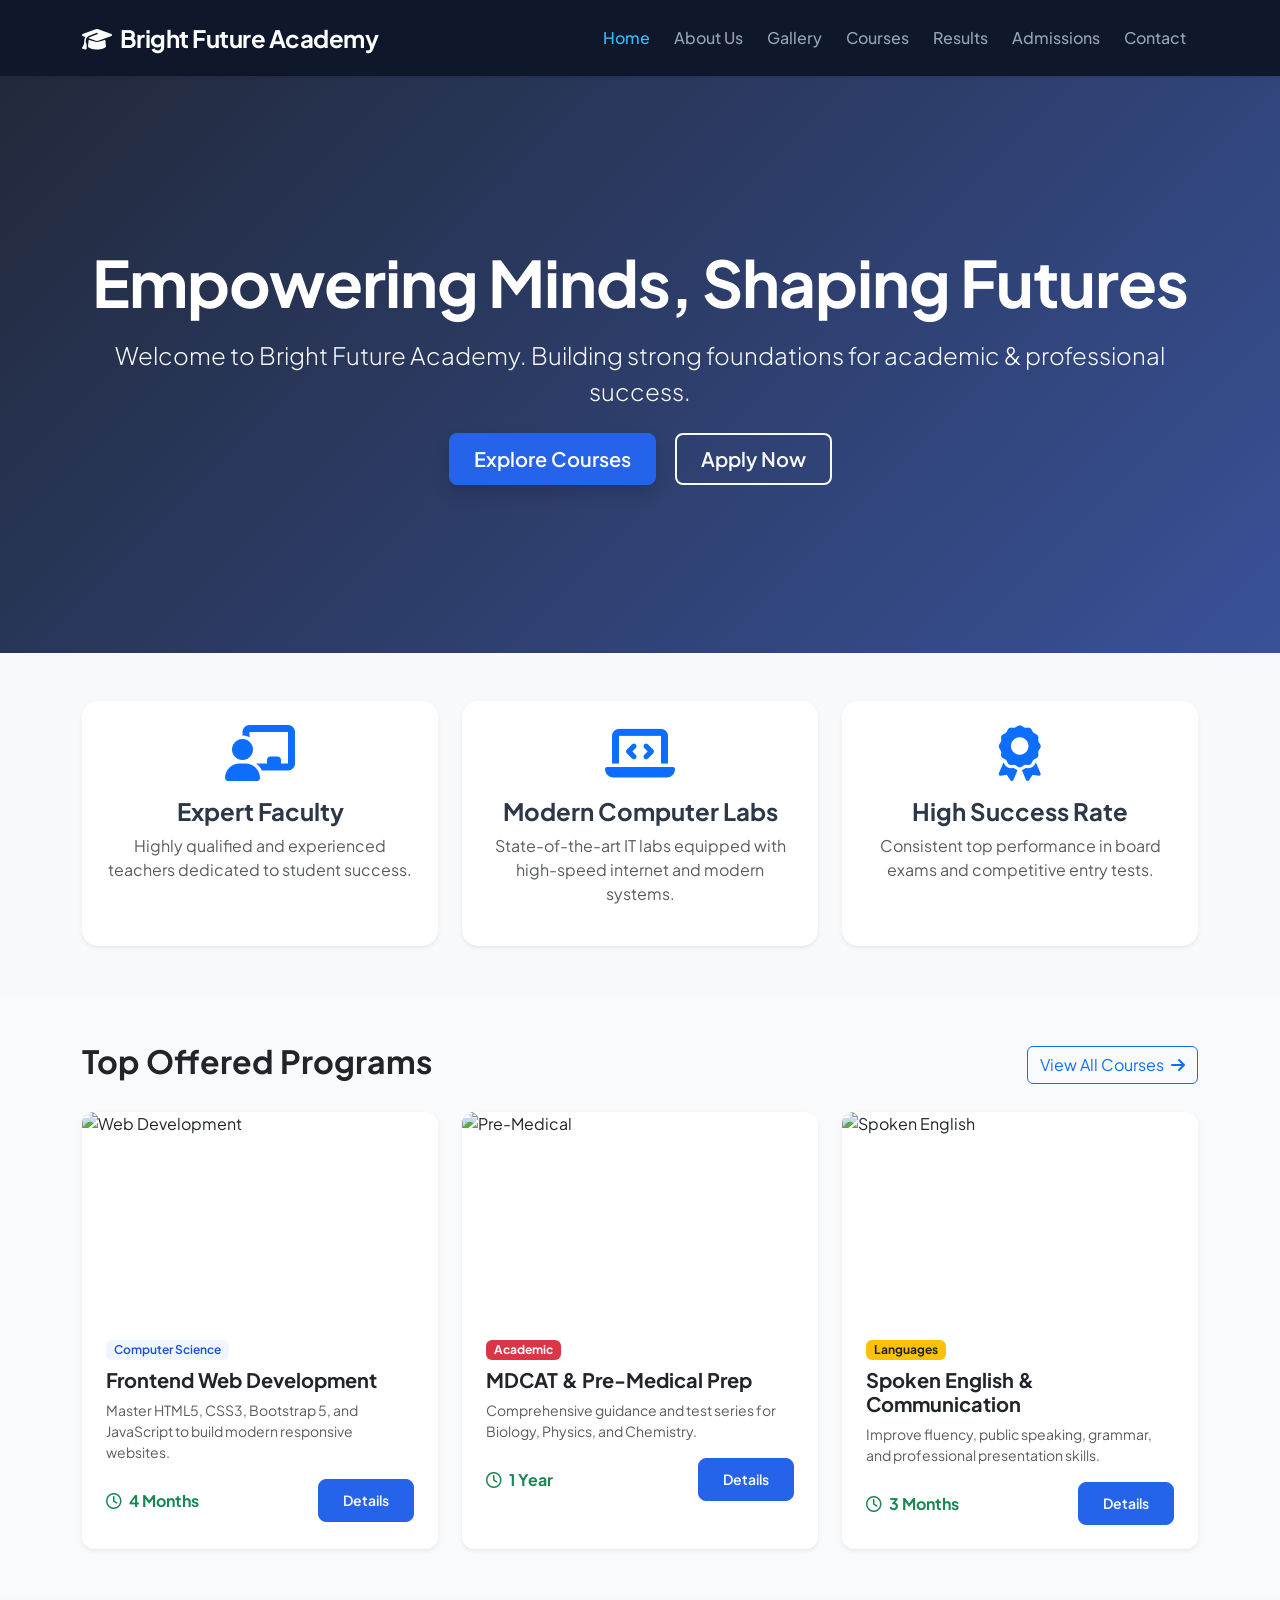
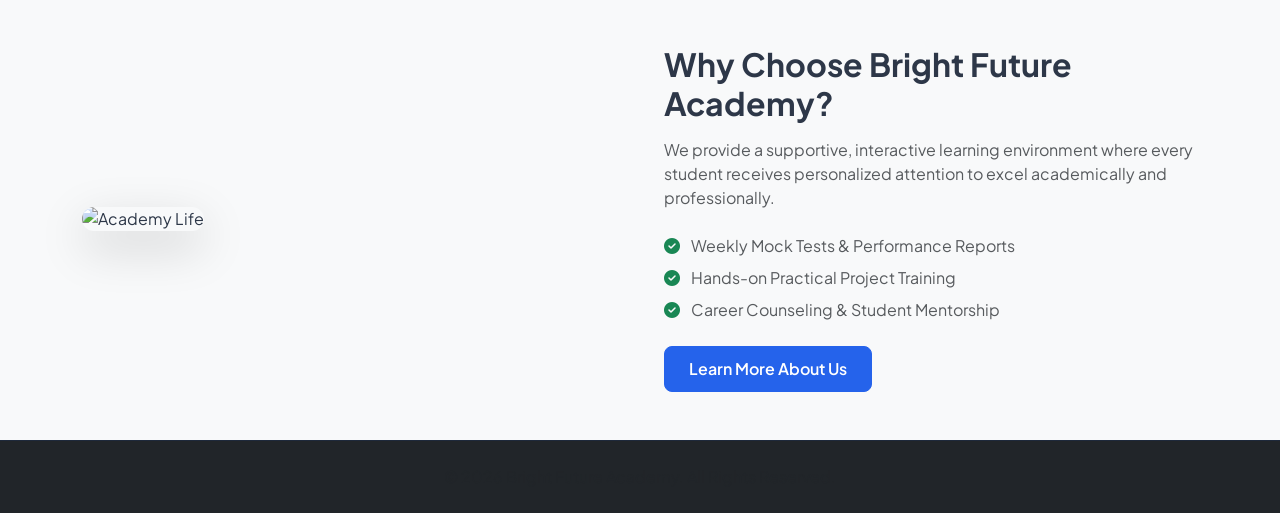
==== index.html @ da4470e6 "Add files via upload" ====
<!DOCTYPE html>
<html lang="en">
<head>
    <meta charset="UTF-8">
    <meta name="viewport" content="width=device-width, initial-scale=1.0">
    <title>Bright Future Academy - Home</title>
    <!-- Google Fonts -->
    <link href="https://fonts.googleapis.com/css2?family=Poppins:wght@300;400;600;700&display=swap" rel="stylesheet">
    <!-- Bootstrap 5 CSS -->
    <link href="https://cdn.jsdelivr.net/npm/bootstrap@5.3.0/dist/css/bootstrap.min.css" rel="stylesheet">
    <!-- Font Awesome Icons -->
    <link rel="stylesheet" href="https://cdnjs.cloudflare.com/ajax/libs/font-awesome/6.4.0/css/all.min.css">
    <!-- Custom CSS -->
    <link rel="stylesheet" href="style.css">
</head>
<body>

    <!-- Header / Navigation Bar -->
   <!-- Navigation Bar -->
<nav class="navbar navbar-expand-lg navbar-dark bg-primary sticky-top shadow-sm">
    <div class="container">
        <a class="navbar-brand fw-bold fs-4" href="index.html">
            <i class="fa-solid fa-graduation-cap me-2"></i>Bright Future Academy
        </a>
        <button class="navbar-toggler" type="button" data-bs-toggle="collapse" data-bs-target="#navbarNav">
            <span class="navbar-toggler-icon"></span>
        </button>
        <div class="collapse navbar-collapse" id="navbarNav">
            <ul class="navbar-nav ms-auto">
                <li class="nav-item"><a class="nav-link active" href="index.html">Home</a></li>
                <li class="nav-item"><a class="nav-link" href="about.html">About Us</a></li>
                <li class="nav-item"><a class="nav-link" href="gallery.html">Gallery</a></li>
                <li class="nav-item"><a class="nav-link" href="courses.html">Courses</a></li>
                <li class="nav-item"><a class="nav-link" href="results.html">Results</a></li>
                <li class="nav-item"><a class="nav-link" href="admissions.html">Admissions</a></li>
                <li class="nav-item"><a class="nav-link" href="contact.html">Contact</a></li>
            </ul>
        </div>
    </div>
</nav>

    <!-- Hero Section with Background Banner Image -->
    <section class="hero-section text-center text-white py-5 position-relative" style="background: linear-gradient(rgba(15, 23, 42, 0.7), rgba(15, 23, 42, 0.7)), url('https://images.unsplash.com/photo-1523050854058-8df90110c9f1?q=80&w=1200&auto=format&fit=crop') center/cover no-repeat; padding: 120px 0 !important;">
        <div class="container py-5">
            <h1 class="display-3 fw-bold mb-3">Empowering Minds, Shaping Futures</h1>
            <p class="lead max-w-600 mx-auto mb-4 fs-4 text-light">Welcome to Bright Future Academy. Building strong foundations for academic & professional success.</p>
            <div>
                <a href="courses.html" class="btn btn-primary btn-lg me-3 px-4 shadow">Explore Courses</a>
                <a href="admissions.html" class="btn btn-outline-light btn-lg px-4">Apply Now</a>
            </div>
        </div>
    </section>

    <!-- Features / Highlights Section -->
    <section class="py-5 bg-light">
        <div class="container">
            <div class="row g-4 text-center">
                <div class="col-md-4">
                    <div class="p-4 bg-white rounded-4 shadow-sm h-100">
                        <i class="fa-solid fa-chalkboard-user text-primary display-4 mb-3"></i>
                        <h4 class="fw-bold">Expert Faculty</h4>
                        <p class="text-muted">Highly qualified and experienced teachers dedicated to student success.</p>
                    </div>
                </div>
                <div class="col-md-4">
                    <div class="p-4 bg-white rounded-4 shadow-sm h-100">
                        <i class="fa-solid fa-laptop-code text-primary display-4 mb-3"></i>
                        <h4 class="fw-bold">Modern Computer Labs</h4>
                        <p class="text-muted">State-of-the-art IT labs equipped with high-speed internet and modern systems.</p>
                    </div>
                </div>
                <div class="col-md-4">
                    <div class="p-4 bg-white rounded-4 shadow-sm h-100">
                        <i class="fa-solid fa-award text-primary display-4 mb-3"></i>
                        <h4 class="fw-bold">High Success Rate</h4>
                        <p class="text-muted">Consistent top performance in board exams and competitive entry tests.</p>
                    </div>
                </div>
            </div>
        </div>
    </section>

    <!-- Featured Courses Overview -->
    <section class="py-5">
        <div class="container">
            <div class="d-flex justify-content-between align-items-center mb-4">
                <h2 class="fw-bold text-dark">Top Offered Programs</h2>
                <a href="courses.html" class="btn btn-outline-primary">View All Courses <i class="fa-solid fa-arrow-right ms-1"></i></a>
            </div>
            <div class="row g-4">
                <!-- Course 1 -->
                <div class="col-md-4">
                    <div class="card h-100 shadow-sm border-0 overflow-hidden">
                        <img src="https://images.unsplash.com/photo-1517694712202-14dd9538aa97?q=80&w=600&auto=format&fit=crop" class="card-img-top" alt="Web Development" style="height: 200px; object-fit: cover;">
                        <div class="card-body p-4">
                            <span class="badge bg-primary mb-2">Computer Science</span>
                            <h5 class="fw-bold">Frontend Web Development</h5>
                            <p class="text-muted small">Master HTML5, CSS3, Bootstrap 5, and JavaScript to build modern responsive websites.</p>
                            <div class="d-flex justify-content-between align-items-center mt-3">
                                <span class="fw-bold text-success"><i class="fa-regular fa-clock me-1"></i> 4 Months</span>
                                <a href="courses.html" class="btn btn-sm btn-primary">Details</a>
                            </div>
                        </div>
                    </div>
                </div>
                <!-- Course 2 -->
                <div class="col-md-4">
                    <div class="card h-100 shadow-sm border-0 overflow-hidden">
                        <img src="https://images.unsplash.com/photo-1532094349884-543bc11b234d?q=80&w=600&auto=format&fit=crop" class="card-img-top" alt="Pre-Medical" style="height: 200px; object-fit: cover;">
                        <div class="card-body p-4">
                            <span class="badge bg-danger mb-2">Academic</span>
                            <h5 class="fw-bold">MDCAT & Pre-Medical Prep</h5>
                            <p class="text-muted small">Comprehensive guidance and test series for Biology, Physics, and Chemistry.</p>
                            <div class="d-flex justify-content-between align-items-center mt-3">
                                <span class="fw-bold text-success"><i class="fa-regular fa-clock me-1"></i> 1 Year</span>
                                <a href="courses.html" class="btn btn-sm btn-primary">Details</a>
                            </div>
                        </div>
                    </div>
                </div>
                <!-- Course 3 -->
                <div class="col-md-4">
                    <div class="card h-100 shadow-sm border-0 overflow-hidden">
                        <img src="https://images.unsplash.com/photo-1543269865-cbf427effbad?q=80&w=600&auto=format&fit=crop" class="card-img-top" alt="Spoken English" style="height: 200px; object-fit: cover;">
                        <div class="card-body p-4">
                            <span class="badge bg-warning text-dark mb-2">Languages</span>
                            <h5 class="fw-bold">Spoken English & Communication</h5>
                            <p class="text-muted small">Improve fluency, public speaking, grammar, and professional presentation skills.</p>
                            <div class="d-flex justify-content-between align-items-center mt-3">
                                <span class="fw-bold text-success"><i class="fa-regular fa-clock me-1"></i> 3 Months</span>
                                <a href="courses.html" class="btn btn-sm btn-primary">Details</a>
                            </div>
                        </div>
                    </div>
                </div>
            </div>
        </div>
    </section>

    <!-- Quick Campus Preview Section -->
    <section class="py-5 bg-light">
        <div class="container">
            <div class="row align-items-center g-5">
                <div class="col-md-6">
                    <img src="https://images.unsplash.com/photo-1524178232363-1fb2b075b655?q=80&w=800&auto=format&fit=crop" class="img-fluid rounded-4 shadow-lg" alt="Academy Life">
                </div>
                <div class="col-md-6">
                    <h2 class="fw-bold mb-3">Why Choose Bright Future Academy?</h2>
                    <p class="text-muted leading-relaxed mb-4">We provide a supportive, interactive learning environment where every student receives personalized attention to excel academically and professionally.</p>
                    <ul class="list-unstyled text-muted">
                        <li class="mb-2"><i class="fa-solid fa-circle-check text-success me-2"></i> Weekly Mock Tests & Performance Reports</li>
                        <li class="mb-2"><i class="fa-solid fa-circle-check text-success me-2"></i> Hands-on Practical Project Training</li>
                        <li class="mb-2"><i class="fa-solid fa-circle-check text-success me-2"></i> Career Counseling & Student Mentorship</li>
                    </ul>
                    <a href="about.html" class="btn btn-primary mt-2">Learn More About Us</a>
                </div>
            </div>
        </div>
    </section>

    <!-- Footer -->
    <footer class="bg-dark text-white text-center py-4">
        <div class="container">
            <p class="mb-0 text-muted">&copy; 2026 Bright Future Academy. All Rights Reserved.</p>
        </div>
    </footer>

    <!-- Bootstrap JS -->
    <script src="https://cdn.jsdelivr.net/npm/bootstrap@5.3.0/dist/js/bootstrap.bundle.min.js"></script>
    <!-- Custom JS -->
    <script src="script.js"></script>
</body>
</html>
---- style.css ----
/* Google Fonts Import */
@import url('https://fonts.googleapis.com/css2?family=Plus+Jakarta+Sans:wght@400;500;600;700&display=swap');

body {
    font-family: 'Plus Jakarta Sans', sans-serif;
    color: #2D3748;
    background-color: #F8FAFC;
}

/* Modern Navy Blue Navbar */
.bg-primary {
    background-color: #0F172A !important; /* Deep Premium Navy Blue */
}

.navbar {
    padding: 15px 0;
    transition: all 0.3s ease;
}

.navbar-brand {
    font-weight: 700 !important;
    letter-spacing: -0.5px;
    color: #FFFFFF !important;
}

.nav-link {
    color: #94A3B8 !important;
    font-weight: 500;
    margin: 0 4px;
    transition: color 0.2s ease;
}

.nav-link:hover, .nav-link.active {
    color: #38BDF8 !important; /* Elegant Sky Blue Highlight */
}

/* Hero Section Enhancement */
.hero-section {
    background: linear-gradient(135deg, rgba(15, 23, 42, 0.92), rgba(30, 58, 138, 0.88)), 
                url('https://images.unsplash.com/photo-1523050854058-8df90110c9f1?q=80&w=1200&auto=format&fit=crop') center/cover no-repeat !important;
    padding: 110px 0 !important;
}

.hero-section h1 {
    letter-spacing: -1px;
}

/* Modern Button Colors */
.btn-primary {
    background-color: #2563EB !important;
    border-color: #2563EB !important;
    border-radius: 8px;
    font-weight: 600;
    padding: 10px 24px;
    transition: all 0.2s ease;
}

.btn-primary:hover {
    background-color: #1D4ED8 !important;
    transform: translateY(-2px);
    box-shadow: 0 10px 20px -10px rgba(37, 99, 235, 0.5);
}

.btn-outline-light {
    border-radius: 8px;
    border-width: 2px;
    font-weight: 600;
    padding: 9px 24px;
}

.btn-outline-light:hover {
    background-color: #FFFFFF !important;
    color: #0F172A !important;
}

/* Card Improvements */
.card {
    border-radius: 12px;
    transition: transform 0.3s ease, box-shadow 0.3s ease;
}

.card:hover {
    transform: translateY(-5px);
    box-shadow: 0 20px 25px -5px rgba(0, 0, 0, 0.1), 0 10px 10px -5px rgba(0, 0, 0, 0.04) !important;
}

/* Badges & Accents */
.badge.bg-primary {
    background-color: #EFF6FF !important;
    color: #1D4ED8 !important;
    font-weight: 600;
}

footer {
    background-color: #0F172A !important;
    border-top: 1px solid #1E293B;
}/* Google Fonts Import */
@import url('https://fonts.googleapis.com/css2?family=Plus+Jakarta+Sans:wght@400;500;600;700&display=swap');

body {
    font-family: 'Plus Jakarta Sans', sans-serif;
    color: #2D3748;
    background-color: #F8FAFC;
}

/* Modern Navy Blue Navbar */
.bg-primary {
    background-color: #0F172A !important; /* Deep Premium Navy Blue */
}

.navbar {
    padding: 15px 0;
    transition: all 0.3s ease;
}

.navbar-brand {
    font-weight: 700 !important;
    letter-spacing: -0.5px;
    color: #FFFFFF !important;
}

.nav-link {
    color: #94A3B8 !important;
    font-weight: 500;
    margin: 0 4px;
    transition: color 0.2s ease;
}

.nav-link:hover, .nav-link.active {
    color: #38BDF8 !important; /* Elegant Sky Blue Highlight */
}

/* Hero Section Enhancement */
.hero-section {
    background: linear-gradient(135deg, rgba(15, 23, 42, 0.92), rgba(30, 58, 138, 0.88)), 
                url('https://images.unsplash.com/photo-1523050854058-8df90110c9f1?q=80&w=1200&auto=format&fit=crop') center/cover no-repeat !important;
    padding: 110px 0 !important;
}

.hero-section h1 {
    letter-spacing: -1px;
}

/* Modern Button Colors */
.btn-primary {
    background-color: #2563EB !important;
    border-color: #2563EB !important;
    border-radius: 8px;
    font-weight: 600;
    padding: 10px 24px;
    transition: all 0.2s ease;
}

.btn-primary:hover {
    background-color: #1D4ED8 !important;
    transform: translateY(-2px);
    box-shadow: 0 10px 20px -10px rgba(37, 99, 235, 0.5);
}

.btn-outline-light {
    border-radius: 8px;
    border-width: 2px;
    font-weight: 600;
    padding: 9px 24px;
}

.btn-outline-light:hover {
    background-color: #FFFFFF !important;
    color: #0F172A !important;
}

/* Card Improvements */
.card {
    border-radius: 12px;
    transition: transform 0.3s ease, box-shadow 0.3s ease;
}

.card:hover {
    transform: translateY(-5px);
    box-shadow: 0 20px 25px -5px rgba(0, 0, 0, 0.1), 0 10px 10px -5px rgba(0, 0, 0, 0.04) !important;
}

/* Badges & Accents */
.badge.bg-primary {
    background-color: #EFF6FF !important;
    color: #1D4ED8 !important;
    font-weight: 600;
}

footer {
    background-color: #0F172A !important;
    border-top: 1px solid #1E293B;
}
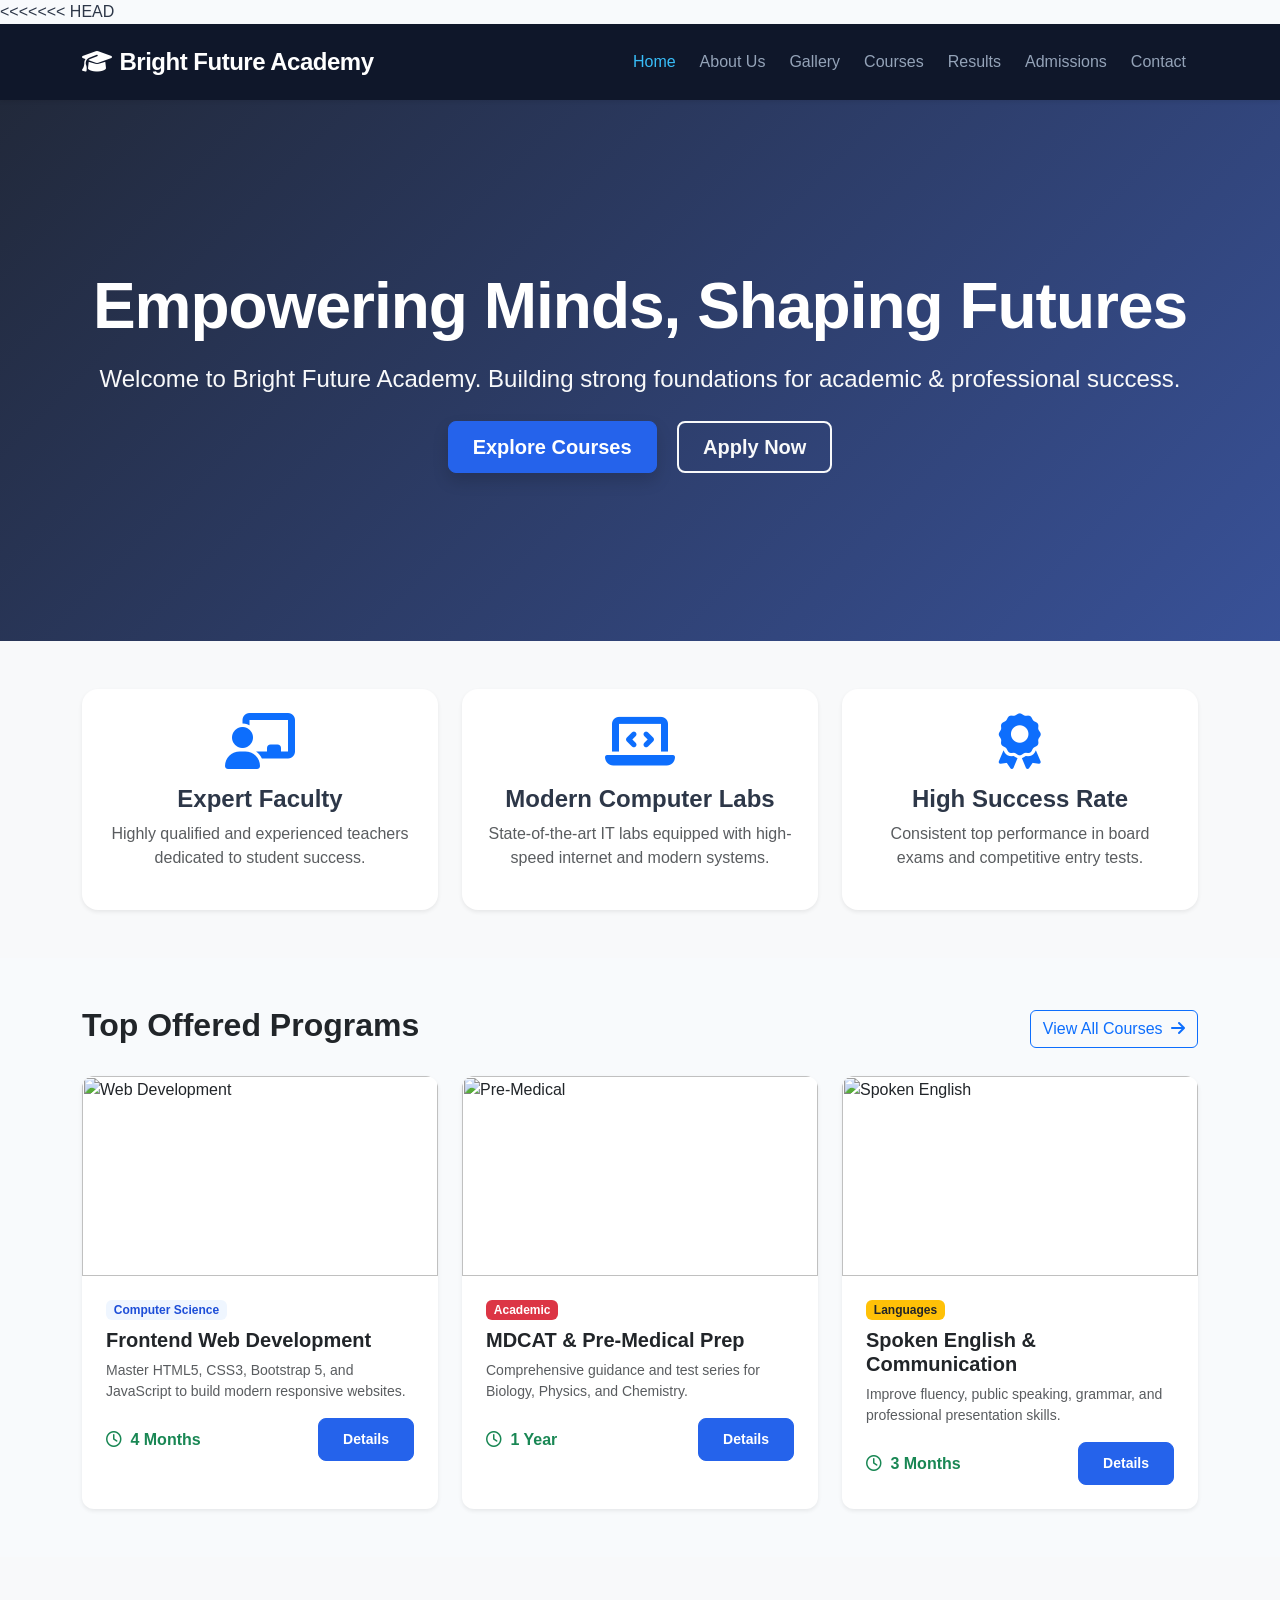
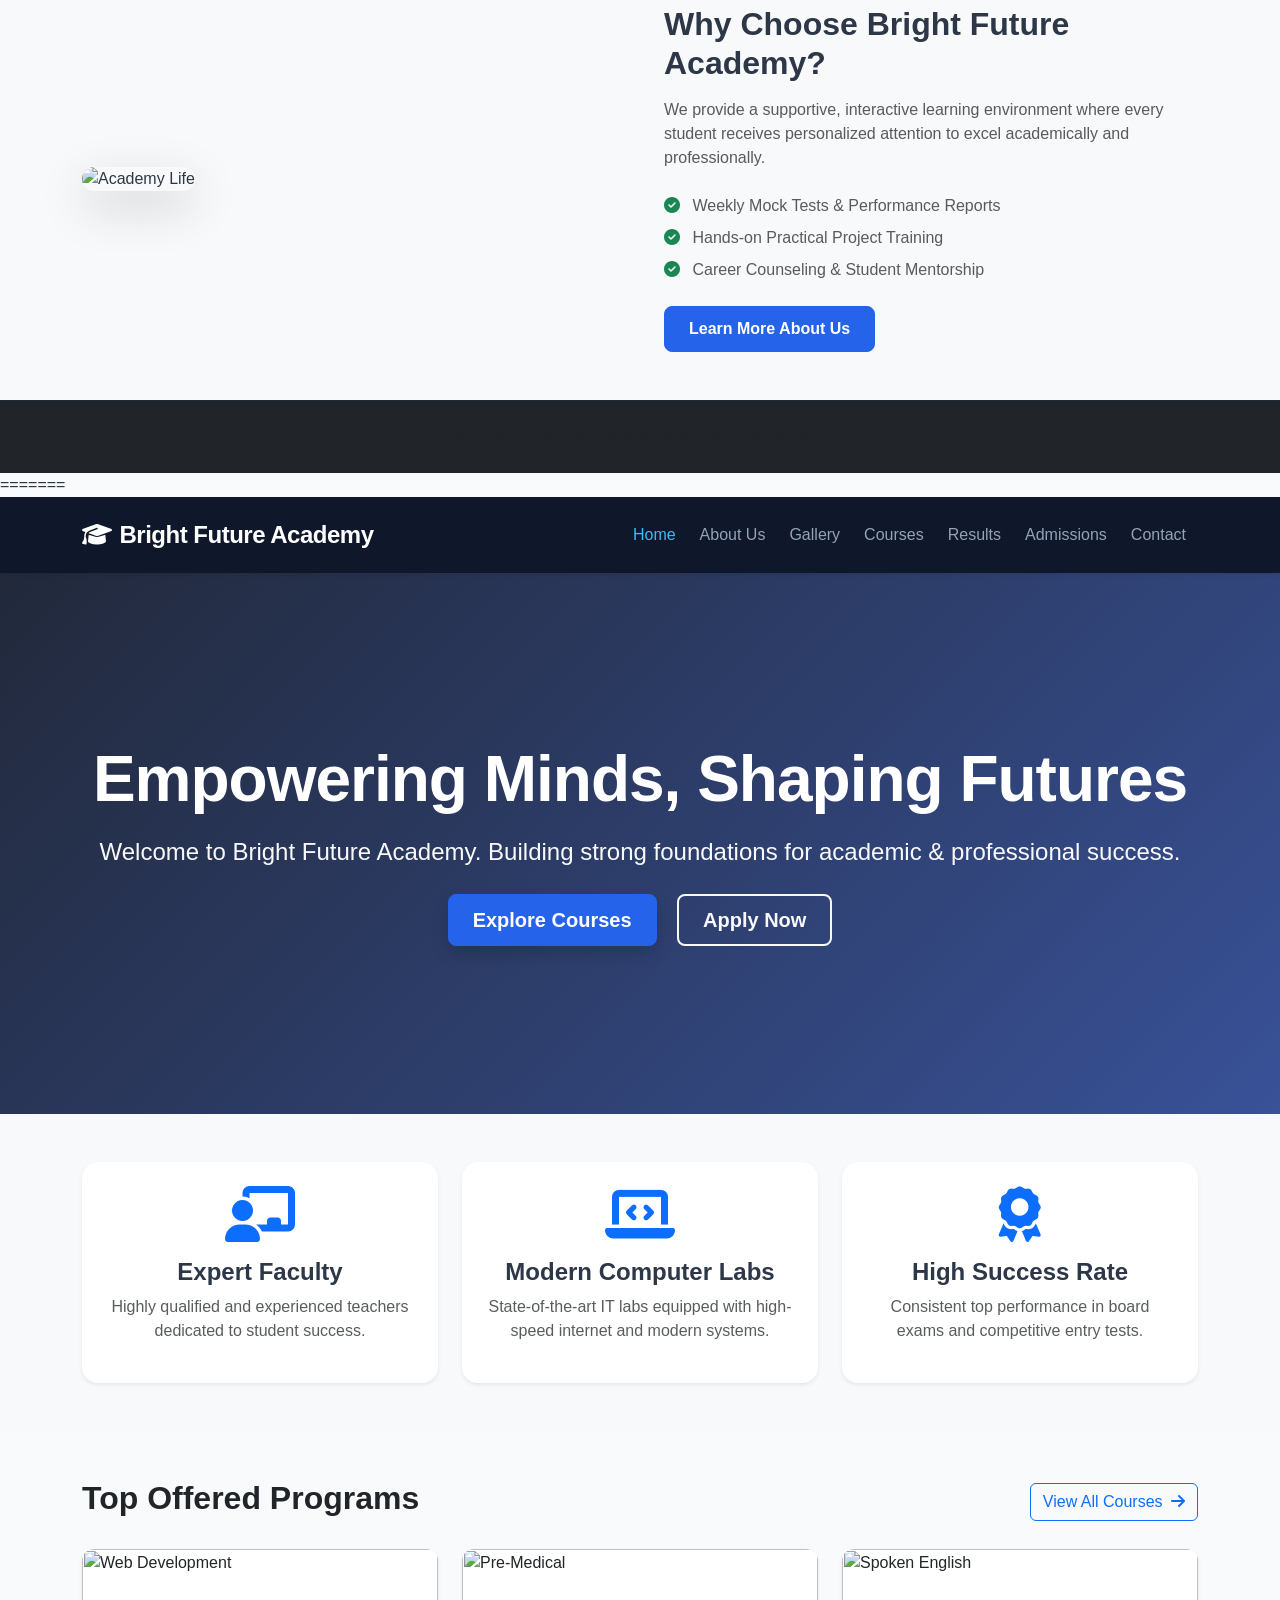
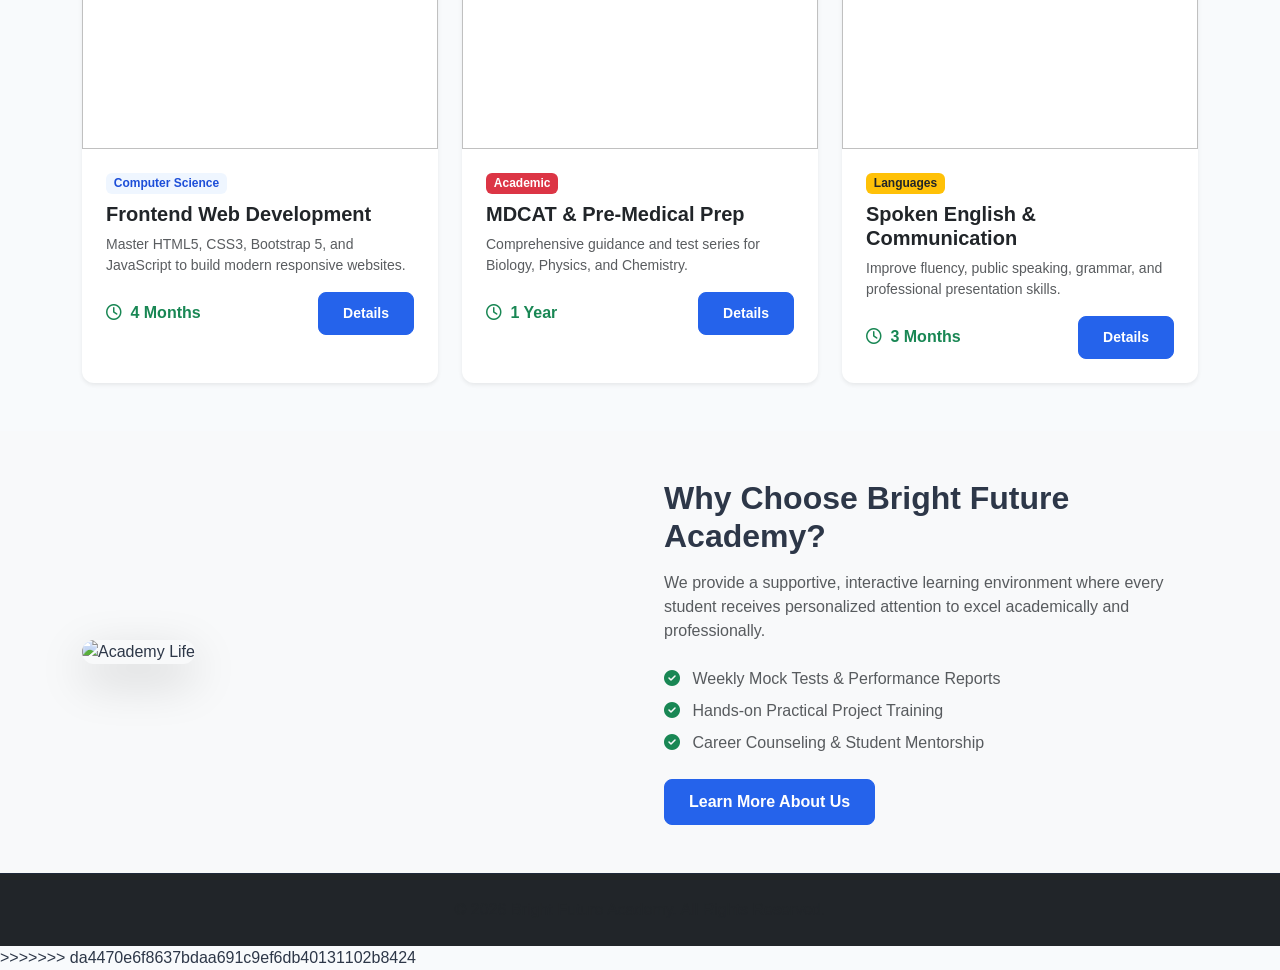
==== commit c8dd6b2a: "Merge and update website" ====
--- a/index.html
+++ b/index.html
@@ -1,173 +1,348 @@
-<!DOCTYPE html>
-<html lang="en">
-<head>
-    <meta charset="UTF-8">
-    <meta name="viewport" content="width=device-width, initial-scale=1.0">
-    <title>Bright Future Academy - Home</title>
-    <!-- Google Fonts -->
-    <link href="https://fonts.googleapis.com/css2?family=Poppins:wght@300;400;600;700&display=swap" rel="stylesheet">
-    <!-- Bootstrap 5 CSS -->
-    <link href="https://cdn.jsdelivr.net/npm/bootstrap@5.3.0/dist/css/bootstrap.min.css" rel="stylesheet">
-    <!-- Font Awesome Icons -->
-    <link rel="stylesheet" href="https://cdnjs.cloudflare.com/ajax/libs/font-awesome/6.4.0/css/all.min.css">
-    <!-- Custom CSS -->
-    <link rel="stylesheet" href="style.css">
-</head>
-<body>
-
-    <!-- Header / Navigation Bar -->
-   <!-- Navigation Bar -->
-<nav class="navbar navbar-expand-lg navbar-dark bg-primary sticky-top shadow-sm">
-    <div class="container">
-        <a class="navbar-brand fw-bold fs-4" href="index.html">
-            <i class="fa-solid fa-graduation-cap me-2"></i>Bright Future Academy
-        </a>
-        <button class="navbar-toggler" type="button" data-bs-toggle="collapse" data-bs-target="#navbarNav">
-            <span class="navbar-toggler-icon"></span>
-        </button>
-        <div class="collapse navbar-collapse" id="navbarNav">
-            <ul class="navbar-nav ms-auto">
-                <li class="nav-item"><a class="nav-link active" href="index.html">Home</a></li>
-                <li class="nav-item"><a class="nav-link" href="about.html">About Us</a></li>
-                <li class="nav-item"><a class="nav-link" href="gallery.html">Gallery</a></li>
-                <li class="nav-item"><a class="nav-link" href="courses.html">Courses</a></li>
-                <li class="nav-item"><a class="nav-link" href="results.html">Results</a></li>
-                <li class="nav-item"><a class="nav-link" href="admissions.html">Admissions</a></li>
-                <li class="nav-item"><a class="nav-link" href="contact.html">Contact</a></li>
-            </ul>
-        </div>
-    </div>
-</nav>
-
-    <!-- Hero Section with Background Banner Image -->
-    <section class="hero-section text-center text-white py-5 position-relative" style="background: linear-gradient(rgba(15, 23, 42, 0.7), rgba(15, 23, 42, 0.7)), url('https://images.unsplash.com/photo-1523050854058-8df90110c9f1?q=80&w=1200&auto=format&fit=crop') center/cover no-repeat; padding: 120px 0 !important;">
-        <div class="container py-5">
-            <h1 class="display-3 fw-bold mb-3">Empowering Minds, Shaping Futures</h1>
-            <p class="lead max-w-600 mx-auto mb-4 fs-4 text-light">Welcome to Bright Future Academy. Building strong foundations for academic & professional success.</p>
-            <div>
-                <a href="courses.html" class="btn btn-primary btn-lg me-3 px-4 shadow">Explore Courses</a>
-                <a href="admissions.html" class="btn btn-outline-light btn-lg px-4">Apply Now</a>
-            </div>
-        </div>
-    </section>
-
-    <!-- Features / Highlights Section -->
-    <section class="py-5 bg-light">
-        <div class="container">
-            <div class="row g-4 text-center">
-                <div class="col-md-4">
-                    <div class="p-4 bg-white rounded-4 shadow-sm h-100">
-                        <i class="fa-solid fa-chalkboard-user text-primary display-4 mb-3"></i>
-                        <h4 class="fw-bold">Expert Faculty</h4>
-                        <p class="text-muted">Highly qualified and experienced teachers dedicated to student success.</p>
-                    </div>
-                </div>
-                <div class="col-md-4">
-                    <div class="p-4 bg-white rounded-4 shadow-sm h-100">
-                        <i class="fa-solid fa-laptop-code text-primary display-4 mb-3"></i>
-                        <h4 class="fw-bold">Modern Computer Labs</h4>
-                        <p class="text-muted">State-of-the-art IT labs equipped with high-speed internet and modern systems.</p>
-                    </div>
-                </div>
-                <div class="col-md-4">
-                    <div class="p-4 bg-white rounded-4 shadow-sm h-100">
-                        <i class="fa-solid fa-award text-primary display-4 mb-3"></i>
-                        <h4 class="fw-bold">High Success Rate</h4>
-                        <p class="text-muted">Consistent top performance in board exams and competitive entry tests.</p>
-                    </div>
-                </div>
-            </div>
-        </div>
-    </section>
-
-    <!-- Featured Courses Overview -->
-    <section class="py-5">
-        <div class="container">
-            <div class="d-flex justify-content-between align-items-center mb-4">
-                <h2 class="fw-bold text-dark">Top Offered Programs</h2>
-                <a href="courses.html" class="btn btn-outline-primary">View All Courses <i class="fa-solid fa-arrow-right ms-1"></i></a>
-            </div>
-            <div class="row g-4">
-                <!-- Course 1 -->
-                <div class="col-md-4">
-                    <div class="card h-100 shadow-sm border-0 overflow-hidden">
-                        <img src="https://images.unsplash.com/photo-1517694712202-14dd9538aa97?q=80&w=600&auto=format&fit=crop" class="card-img-top" alt="Web Development" style="height: 200px; object-fit: cover;">
-                        <div class="card-body p-4">
-                            <span class="badge bg-primary mb-2">Computer Science</span>
-                            <h5 class="fw-bold">Frontend Web Development</h5>
-                            <p class="text-muted small">Master HTML5, CSS3, Bootstrap 5, and JavaScript to build modern responsive websites.</p>
-                            <div class="d-flex justify-content-between align-items-center mt-3">
-                                <span class="fw-bold text-success"><i class="fa-regular fa-clock me-1"></i> 4 Months</span>
-                                <a href="courses.html" class="btn btn-sm btn-primary">Details</a>
-                            </div>
-                        </div>
-                    </div>
-                </div>
-                <!-- Course 2 -->
-                <div class="col-md-4">
-                    <div class="card h-100 shadow-sm border-0 overflow-hidden">
-                        <img src="https://images.unsplash.com/photo-1532094349884-543bc11b234d?q=80&w=600&auto=format&fit=crop" class="card-img-top" alt="Pre-Medical" style="height: 200px; object-fit: cover;">
-                        <div class="card-body p-4">
-                            <span class="badge bg-danger mb-2">Academic</span>
-                            <h5 class="fw-bold">MDCAT & Pre-Medical Prep</h5>
-                            <p class="text-muted small">Comprehensive guidance and test series for Biology, Physics, and Chemistry.</p>
-                            <div class="d-flex justify-content-between align-items-center mt-3">
-                                <span class="fw-bold text-success"><i class="fa-regular fa-clock me-1"></i> 1 Year</span>
-                                <a href="courses.html" class="btn btn-sm btn-primary">Details</a>
-                            </div>
-                        </div>
-                    </div>
-                </div>
-                <!-- Course 3 -->
-                <div class="col-md-4">
-                    <div class="card h-100 shadow-sm border-0 overflow-hidden">
-                        <img src="https://images.unsplash.com/photo-1543269865-cbf427effbad?q=80&w=600&auto=format&fit=crop" class="card-img-top" alt="Spoken English" style="height: 200px; object-fit: cover;">
-                        <div class="card-body p-4">
-                            <span class="badge bg-warning text-dark mb-2">Languages</span>
-                            <h5 class="fw-bold">Spoken English & Communication</h5>
-                            <p class="text-muted small">Improve fluency, public speaking, grammar, and professional presentation skills.</p>
-                            <div class="d-flex justify-content-between align-items-center mt-3">
-                                <span class="fw-bold text-success"><i class="fa-regular fa-clock me-1"></i> 3 Months</span>
-                                <a href="courses.html" class="btn btn-sm btn-primary">Details</a>
-                            </div>
-                        </div>
-                    </div>
-                </div>
-            </div>
-        </div>
-    </section>
-
-    <!-- Quick Campus Preview Section -->
-    <section class="py-5 bg-light">
-        <div class="container">
-            <div class="row align-items-center g-5">
-                <div class="col-md-6">
-                    <img src="https://images.unsplash.com/photo-1524178232363-1fb2b075b655?q=80&w=800&auto=format&fit=crop" class="img-fluid rounded-4 shadow-lg" alt="Academy Life">
-                </div>
-                <div class="col-md-6">
-                    <h2 class="fw-bold mb-3">Why Choose Bright Future Academy?</h2>
-                    <p class="text-muted leading-relaxed mb-4">We provide a supportive, interactive learning environment where every student receives personalized attention to excel academically and professionally.</p>
-                    <ul class="list-unstyled text-muted">
-                        <li class="mb-2"><i class="fa-solid fa-circle-check text-success me-2"></i> Weekly Mock Tests & Performance Reports</li>
-                        <li class="mb-2"><i class="fa-solid fa-circle-check text-success me-2"></i> Hands-on Practical Project Training</li>
-                        <li class="mb-2"><i class="fa-solid fa-circle-check text-success me-2"></i> Career Counseling & Student Mentorship</li>
-                    </ul>
-                    <a href="about.html" class="btn btn-primary mt-2">Learn More About Us</a>
-                </div>
-            </div>
-        </div>
-    </section>
-
-    <!-- Footer -->
-    <footer class="bg-dark text-white text-center py-4">
-        <div class="container">
-            <p class="mb-0 text-muted">&copy; 2026 Bright Future Academy. All Rights Reserved.</p>
-        </div>
-    </footer>
-
-    <!-- Bootstrap JS -->
-    <script src="https://cdn.jsdelivr.net/npm/bootstrap@5.3.0/dist/js/bootstrap.bundle.min.js"></script>
-    <!-- Custom JS -->
-    <script src="script.js"></script>
-</body>
+<<<<<<< HEAD
+<!DOCTYPE html>
+<html lang="en">
+<head>
+    <meta charset="UTF-8">
+    <meta name="viewport" content="width=device-width, initial-scale=1.0">
+    <title>Bright Future Academy - Home</title>
+    <!-- Google Fonts -->
+    <link href="https://fonts.googleapis.com/css2?family=Poppins:wght@300;400;600;700&display=swap" rel="stylesheet">
+    <!-- Bootstrap 5 CSS -->
+    <link href="https://cdn.jsdelivr.net/npm/bootstrap@5.3.0/dist/css/bootstrap.min.css" rel="stylesheet">
+    <!-- Font Awesome Icons -->
+    <link rel="stylesheet" href="https://cdnjs.cloudflare.com/ajax/libs/font-awesome/6.4.0/css/all.min.css">
+    <!-- Custom CSS -->
+    <link rel="stylesheet" href="style.css">
+</head>
+<body>
+
+    <!-- Header / Navigation Bar -->
+   <!-- Navigation Bar -->
+<nav class="navbar navbar-expand-lg navbar-dark bg-primary sticky-top shadow-sm">
+    <div class="container">
+        <a class="navbar-brand fw-bold fs-4" href="index.html">
+            <i class="fa-solid fa-graduation-cap me-2"></i>Bright Future Academy
+        </a>
+        <button class="navbar-toggler" type="button" data-bs-toggle="collapse" data-bs-target="#navbarNav">
+            <span class="navbar-toggler-icon"></span>
+        </button>
+        <div class="collapse navbar-collapse" id="navbarNav">
+            <ul class="navbar-nav ms-auto">
+                <li class="nav-item"><a class="nav-link active" href="index.html">Home</a></li>
+                <li class="nav-item"><a class="nav-link" href="about.html">About Us</a></li>
+                <li class="nav-item"><a class="nav-link" href="gallery.html">Gallery</a></li>
+                <li class="nav-item"><a class="nav-link" href="courses.html">Courses</a></li>
+                <li class="nav-item"><a class="nav-link" href="results.html">Results</a></li>
+                <li class="nav-item"><a class="nav-link" href="admissions.html">Admissions</a></li>
+                <li class="nav-item"><a class="nav-link" href="contact.html">Contact</a></li>
+            </ul>
+        </div>
+    </div>
+</nav>
+
+    <!-- Hero Section with Background Banner Image -->
+    <section class="hero-section text-center text-white py-5 position-relative" style="background: linear-gradient(rgba(15, 23, 42, 0.7), rgba(15, 23, 42, 0.7)), url('https://images.unsplash.com/photo-1523050854058-8df90110c9f1?q=80&w=1200&auto=format&fit=crop') center/cover no-repeat; padding: 120px 0 !important;">
+        <div class="container py-5">
+            <h1 class="display-3 fw-bold mb-3">Empowering Minds, Shaping Futures</h1>
+            <p class="lead max-w-600 mx-auto mb-4 fs-4 text-light">Welcome to Bright Future Academy. Building strong foundations for academic & professional success.</p>
+            <div>
+                <a href="courses.html" class="btn btn-primary btn-lg me-3 px-4 shadow">Explore Courses</a>
+                <a href="admissions.html" class="btn btn-outline-light btn-lg px-4">Apply Now</a>
+            </div>
+        </div>
+    </section>
+
+    <!-- Features / Highlights Section -->
+    <section class="py-5 bg-light">
+        <div class="container">
+            <div class="row g-4 text-center">
+                <div class="col-md-4">
+                    <div class="p-4 bg-white rounded-4 shadow-sm h-100">
+                        <i class="fa-solid fa-chalkboard-user text-primary display-4 mb-3"></i>
+                        <h4 class="fw-bold">Expert Faculty</h4>
+                        <p class="text-muted">Highly qualified and experienced teachers dedicated to student success.</p>
+                    </div>
+                </div>
+                <div class="col-md-4">
+                    <div class="p-4 bg-white rounded-4 shadow-sm h-100">
+                        <i class="fa-solid fa-laptop-code text-primary display-4 mb-3"></i>
+                        <h4 class="fw-bold">Modern Computer Labs</h4>
+                        <p class="text-muted">State-of-the-art IT labs equipped with high-speed internet and modern systems.</p>
+                    </div>
+                </div>
+                <div class="col-md-4">
+                    <div class="p-4 bg-white rounded-4 shadow-sm h-100">
+                        <i class="fa-solid fa-award text-primary display-4 mb-3"></i>
+                        <h4 class="fw-bold">High Success Rate</h4>
+                        <p class="text-muted">Consistent top performance in board exams and competitive entry tests.</p>
+                    </div>
+                </div>
+            </div>
+        </div>
+    </section>
+
+    <!-- Featured Courses Overview -->
+    <section class="py-5">
+        <div class="container">
+            <div class="d-flex justify-content-between align-items-center mb-4">
+                <h2 class="fw-bold text-dark">Top Offered Programs</h2>
+                <a href="courses.html" class="btn btn-outline-primary">View All Courses <i class="fa-solid fa-arrow-right ms-1"></i></a>
+            </div>
+            <div class="row g-4">
+                <!-- Course 1 -->
+                <div class="col-md-4">
+                    <div class="card h-100 shadow-sm border-0 overflow-hidden">
+                        <img src="https://images.unsplash.com/photo-1517694712202-14dd9538aa97?q=80&w=600&auto=format&fit=crop" class="card-img-top" alt="Web Development" style="height: 200px; object-fit: cover;">
+                        <div class="card-body p-4">
+                            <span class="badge bg-primary mb-2">Computer Science</span>
+                            <h5 class="fw-bold">Frontend Web Development</h5>
+                            <p class="text-muted small">Master HTML5, CSS3, Bootstrap 5, and JavaScript to build modern responsive websites.</p>
+                            <div class="d-flex justify-content-between align-items-center mt-3">
+                                <span class="fw-bold text-success"><i class="fa-regular fa-clock me-1"></i> 4 Months</span>
+                                <a href="courses.html" class="btn btn-sm btn-primary">Details</a>
+                            </div>
+                        </div>
+                    </div>
+                </div>
+                <!-- Course 2 -->
+                <div class="col-md-4">
+                    <div class="card h-100 shadow-sm border-0 overflow-hidden">
+                        <img src="https://images.unsplash.com/photo-1532094349884-543bc11b234d?q=80&w=600&auto=format&fit=crop" class="card-img-top" alt="Pre-Medical" style="height: 200px; object-fit: cover;">
+                        <div class="card-body p-4">
+                            <span class="badge bg-danger mb-2">Academic</span>
+                            <h5 class="fw-bold">MDCAT & Pre-Medical Prep</h5>
+                            <p class="text-muted small">Comprehensive guidance and test series for Biology, Physics, and Chemistry.</p>
+                            <div class="d-flex justify-content-between align-items-center mt-3">
+                                <span class="fw-bold text-success"><i class="fa-regular fa-clock me-1"></i> 1 Year</span>
+                                <a href="courses.html" class="btn btn-sm btn-primary">Details</a>
+                            </div>
+                        </div>
+                    </div>
+                </div>
+                <!-- Course 3 -->
+                <div class="col-md-4">
+                    <div class="card h-100 shadow-sm border-0 overflow-hidden">
+                        <img src="https://images.unsplash.com/photo-1543269865-cbf427effbad?q=80&w=600&auto=format&fit=crop" class="card-img-top" alt="Spoken English" style="height: 200px; object-fit: cover;">
+                        <div class="card-body p-4">
+                            <span class="badge bg-warning text-dark mb-2">Languages</span>
+                            <h5 class="fw-bold">Spoken English & Communication</h5>
+                            <p class="text-muted small">Improve fluency, public speaking, grammar, and professional presentation skills.</p>
+                            <div class="d-flex justify-content-between align-items-center mt-3">
+                                <span class="fw-bold text-success"><i class="fa-regular fa-clock me-1"></i> 3 Months</span>
+                                <a href="courses.html" class="btn btn-sm btn-primary">Details</a>
+                            </div>
+                        </div>
+                    </div>
+                </div>
+            </div>
+        </div>
+    </section>
+
+    <!-- Quick Campus Preview Section -->
+    <section class="py-5 bg-light">
+        <div class="container">
+            <div class="row align-items-center g-5">
+                <div class="col-md-6">
+                    <img src="https://images.unsplash.com/photo-1524178232363-1fb2b075b655?q=80&w=800&auto=format&fit=crop" class="img-fluid rounded-4 shadow-lg" alt="Academy Life">
+                </div>
+                <div class="col-md-6">
+                    <h2 class="fw-bold mb-3">Why Choose Bright Future Academy?</h2>
+                    <p class="text-muted leading-relaxed mb-4">We provide a supportive, interactive learning environment where every student receives personalized attention to excel academically and professionally.</p>
+                    <ul class="list-unstyled text-muted">
+                        <li class="mb-2"><i class="fa-solid fa-circle-check text-success me-2"></i> Weekly Mock Tests & Performance Reports</li>
+                        <li class="mb-2"><i class="fa-solid fa-circle-check text-success me-2"></i> Hands-on Practical Project Training</li>
+                        <li class="mb-2"><i class="fa-solid fa-circle-check text-success me-2"></i> Career Counseling & Student Mentorship</li>
+                    </ul>
+                    <a href="about.html" class="btn btn-primary mt-2">Learn More About Us</a>
+                </div>
+            </div>
+        </div>
+    </section>
+
+    <!-- Footer -->
+    <footer class="bg-dark text-white text-center py-4">
+        <div class="container">
+            <p class="mb-0 text-muted">&copy; 2026 Bright Future Academy. All Rights Reserved.</p>
+        </div>
+    </footer>
+
+    <!-- Bootstrap JS -->
+    <script src="https://cdn.jsdelivr.net/npm/bootstrap@5.3.0/dist/js/bootstrap.bundle.min.js"></script>
+    <!-- Custom JS -->
+    <script src="script.js"></script>
+</body>
+=======
+<!DOCTYPE html>
+<html lang="en">
+<head>
+    <meta charset="UTF-8">
+    <meta name="viewport" content="width=device-width, initial-scale=1.0">
+    <title>Bright Future Academy - Home</title>
+    <!-- Google Fonts -->
+    <link href="https://fonts.googleapis.com/css2?family=Poppins:wght@300;400;600;700&display=swap" rel="stylesheet">
+    <!-- Bootstrap 5 CSS -->
+    <link href="https://cdn.jsdelivr.net/npm/bootstrap@5.3.0/dist/css/bootstrap.min.css" rel="stylesheet">
+    <!-- Font Awesome Icons -->
+    <link rel="stylesheet" href="https://cdnjs.cloudflare.com/ajax/libs/font-awesome/6.4.0/css/all.min.css">
+    <!-- Custom CSS -->
+    <link rel="stylesheet" href="style.css">
+</head>
+<body>
+
+    <!-- Header / Navigation Bar -->
+   <!-- Navigation Bar -->
+<nav class="navbar navbar-expand-lg navbar-dark bg-primary sticky-top shadow-sm">
+    <div class="container">
+        <a class="navbar-brand fw-bold fs-4" href="index.html">
+            <i class="fa-solid fa-graduation-cap me-2"></i>Bright Future Academy
+        </a>
+        <button class="navbar-toggler" type="button" data-bs-toggle="collapse" data-bs-target="#navbarNav">
+            <span class="navbar-toggler-icon"></span>
+        </button>
+        <div class="collapse navbar-collapse" id="navbarNav">
+            <ul class="navbar-nav ms-auto">
+                <li class="nav-item"><a class="nav-link active" href="index.html">Home</a></li>
+                <li class="nav-item"><a class="nav-link" href="about.html">About Us</a></li>
+                <li class="nav-item"><a class="nav-link" href="gallery.html">Gallery</a></li>
+                <li class="nav-item"><a class="nav-link" href="courses.html">Courses</a></li>
+                <li class="nav-item"><a class="nav-link" href="results.html">Results</a></li>
+                <li class="nav-item"><a class="nav-link" href="admissions.html">Admissions</a></li>
+                <li class="nav-item"><a class="nav-link" href="contact.html">Contact</a></li>
+            </ul>
+        </div>
+    </div>
+</nav>
+
+    <!-- Hero Section with Background Banner Image -->
+    <section class="hero-section text-center text-white py-5 position-relative" style="background: linear-gradient(rgba(15, 23, 42, 0.7), rgba(15, 23, 42, 0.7)), url('https://images.unsplash.com/photo-1523050854058-8df90110c9f1?q=80&w=1200&auto=format&fit=crop') center/cover no-repeat; padding: 120px 0 !important;">
+        <div class="container py-5">
+            <h1 class="display-3 fw-bold mb-3">Empowering Minds, Shaping Futures</h1>
+            <p class="lead max-w-600 mx-auto mb-4 fs-4 text-light">Welcome to Bright Future Academy. Building strong foundations for academic & professional success.</p>
+            <div>
+                <a href="courses.html" class="btn btn-primary btn-lg me-3 px-4 shadow">Explore Courses</a>
+                <a href="admissions.html" class="btn btn-outline-light btn-lg px-4">Apply Now</a>
+            </div>
+        </div>
+    </section>
+
+    <!-- Features / Highlights Section -->
+    <section class="py-5 bg-light">
+        <div class="container">
+            <div class="row g-4 text-center">
+                <div class="col-md-4">
+                    <div class="p-4 bg-white rounded-4 shadow-sm h-100">
+                        <i class="fa-solid fa-chalkboard-user text-primary display-4 mb-3"></i>
+                        <h4 class="fw-bold">Expert Faculty</h4>
+                        <p class="text-muted">Highly qualified and experienced teachers dedicated to student success.</p>
+                    </div>
+                </div>
+                <div class="col-md-4">
+                    <div class="p-4 bg-white rounded-4 shadow-sm h-100">
+                        <i class="fa-solid fa-laptop-code text-primary display-4 mb-3"></i>
+                        <h4 class="fw-bold">Modern Computer Labs</h4>
+                        <p class="text-muted">State-of-the-art IT labs equipped with high-speed internet and modern systems.</p>
+                    </div>
+                </div>
+                <div class="col-md-4">
+                    <div class="p-4 bg-white rounded-4 shadow-sm h-100">
+                        <i class="fa-solid fa-award text-primary display-4 mb-3"></i>
+                        <h4 class="fw-bold">High Success Rate</h4>
+                        <p class="text-muted">Consistent top performance in board exams and competitive entry tests.</p>
+                    </div>
+                </div>
+            </div>
+        </div>
+    </section>
+
+    <!-- Featured Courses Overview -->
+    <section class="py-5">
+        <div class="container">
+            <div class="d-flex justify-content-between align-items-center mb-4">
+                <h2 class="fw-bold text-dark">Top Offered Programs</h2>
+                <a href="courses.html" class="btn btn-outline-primary">View All Courses <i class="fa-solid fa-arrow-right ms-1"></i></a>
+            </div>
+            <div class="row g-4">
+                <!-- Course 1 -->
+                <div class="col-md-4">
+                    <div class="card h-100 shadow-sm border-0 overflow-hidden">
+                        <img src="https://images.unsplash.com/photo-1517694712202-14dd9538aa97?q=80&w=600&auto=format&fit=crop" class="card-img-top" alt="Web Development" style="height: 200px; object-fit: cover;">
+                        <div class="card-body p-4">
+                            <span class="badge bg-primary mb-2">Computer Science</span>
+                            <h5 class="fw-bold">Frontend Web Development</h5>
+                            <p class="text-muted small">Master HTML5, CSS3, Bootstrap 5, and JavaScript to build modern responsive websites.</p>
+                            <div class="d-flex justify-content-between align-items-center mt-3">
+                                <span class="fw-bold text-success"><i class="fa-regular fa-clock me-1"></i> 4 Months</span>
+                                <a href="courses.html" class="btn btn-sm btn-primary">Details</a>
+                            </div>
+                        </div>
+                    </div>
+                </div>
+                <!-- Course 2 -->
+                <div class="col-md-4">
+                    <div class="card h-100 shadow-sm border-0 overflow-hidden">
+                        <img src="https://images.unsplash.com/photo-1532094349884-543bc11b234d?q=80&w=600&auto=format&fit=crop" class="card-img-top" alt="Pre-Medical" style="height: 200px; object-fit: cover;">
+                        <div class="card-body p-4">
+                            <span class="badge bg-danger mb-2">Academic</span>
+                            <h5 class="fw-bold">MDCAT & Pre-Medical Prep</h5>
+                            <p class="text-muted small">Comprehensive guidance and test series for Biology, Physics, and Chemistry.</p>
+                            <div class="d-flex justify-content-between align-items-center mt-3">
+                                <span class="fw-bold text-success"><i class="fa-regular fa-clock me-1"></i> 1 Year</span>
+                                <a href="courses.html" class="btn btn-sm btn-primary">Details</a>
+                            </div>
+                        </div>
+                    </div>
+                </div>
+                <!-- Course 3 -->
+                <div class="col-md-4">
+                    <div class="card h-100 shadow-sm border-0 overflow-hidden">
+                        <img src="https://images.unsplash.com/photo-1543269865-cbf427effbad?q=80&w=600&auto=format&fit=crop" class="card-img-top" alt="Spoken English" style="height: 200px; object-fit: cover;">
+                        <div class="card-body p-4">
+                            <span class="badge bg-warning text-dark mb-2">Languages</span>
+                            <h5 class="fw-bold">Spoken English & Communication</h5>
+                            <p class="text-muted small">Improve fluency, public speaking, grammar, and professional presentation skills.</p>
+                            <div class="d-flex justify-content-between align-items-center mt-3">
+                                <span class="fw-bold text-success"><i class="fa-regular fa-clock me-1"></i> 3 Months</span>
+                                <a href="courses.html" class="btn btn-sm btn-primary">Details</a>
+                            </div>
+                        </div>
+                    </div>
+                </div>
+            </div>
+        </div>
+    </section>
+
+    <!-- Quick Campus Preview Section -->
+    <section class="py-5 bg-light">
+        <div class="container">
+            <div class="row align-items-center g-5">
+                <div class="col-md-6">
+                    <img src="https://images.unsplash.com/photo-1524178232363-1fb2b075b655?q=80&w=800&auto=format&fit=crop" class="img-fluid rounded-4 shadow-lg" alt="Academy Life">
+                </div>
+                <div class="col-md-6">
+                    <h2 class="fw-bold mb-3">Why Choose Bright Future Academy?</h2>
+                    <p class="text-muted leading-relaxed mb-4">We provide a supportive, interactive learning environment where every student receives personalized attention to excel academically and professionally.</p>
+                    <ul class="list-unstyled text-muted">
+                        <li class="mb-2"><i class="fa-solid fa-circle-check text-success me-2"></i> Weekly Mock Tests & Performance Reports</li>
+                        <li class="mb-2"><i class="fa-solid fa-circle-check text-success me-2"></i> Hands-on Practical Project Training</li>
+                        <li class="mb-2"><i class="fa-solid fa-circle-check text-success me-2"></i> Career Counseling & Student Mentorship</li>
+                    </ul>
+                    <a href="about.html" class="btn btn-primary mt-2">Learn More About Us</a>
+                </div>
+            </div>
+        </div>
+    </section>
+
+    <!-- Footer -->
+    <footer class="bg-dark text-white text-center py-4">
+        <div class="container">
+            <p class="mb-0 text-muted">&copy; 2026 Bright Future Academy. All Rights Reserved.</p>
+        </div>
+    </footer>
+
+    <!-- Bootstrap JS -->
+    <script src="https://cdn.jsdelivr.net/npm/bootstrap@5.3.0/dist/js/bootstrap.bundle.min.js"></script>
+    <!-- Custom JS -->
+    <script src="script.js"></script>
+</body>
+>>>>>>> da4470e6f8637bdaa691c9ef6db40131102b8424
 </html>
--- a/style.css
+++ b/style.css
@@ -1,193 +1,388 @@
-/* Google Fonts Import */
-@import url('https://fonts.googleapis.com/css2?family=Plus+Jakarta+Sans:wght@400;500;600;700&display=swap');
-
-body {
-    font-family: 'Plus Jakarta Sans', sans-serif;
-    color: #2D3748;
-    background-color: #F8FAFC;
-}
-
-/* Modern Navy Blue Navbar */
-.bg-primary {
-    background-color: #0F172A !important; /* Deep Premium Navy Blue */
-}
-
-.navbar {
-    padding: 15px 0;
-    transition: all 0.3s ease;
-}
-
-.navbar-brand {
-    font-weight: 700 !important;
-    letter-spacing: -0.5px;
-    color: #FFFFFF !important;
-}
-
-.nav-link {
-    color: #94A3B8 !important;
-    font-weight: 500;
-    margin: 0 4px;
-    transition: color 0.2s ease;
-}
-
-.nav-link:hover, .nav-link.active {
-    color: #38BDF8 !important; /* Elegant Sky Blue Highlight */
-}
-
-/* Hero Section Enhancement */
-.hero-section {
-    background: linear-gradient(135deg, rgba(15, 23, 42, 0.92), rgba(30, 58, 138, 0.88)), 
-                url('https://images.unsplash.com/photo-1523050854058-8df90110c9f1?q=80&w=1200&auto=format&fit=crop') center/cover no-repeat !important;
-    padding: 110px 0 !important;
-}
-
-.hero-section h1 {
-    letter-spacing: -1px;
-}
-
-/* Modern Button Colors */
-.btn-primary {
-    background-color: #2563EB !important;
-    border-color: #2563EB !important;
-    border-radius: 8px;
-    font-weight: 600;
-    padding: 10px 24px;
-    transition: all 0.2s ease;
-}
-
-.btn-primary:hover {
-    background-color: #1D4ED8 !important;
-    transform: translateY(-2px);
-    box-shadow: 0 10px 20px -10px rgba(37, 99, 235, 0.5);
-}
-
-.btn-outline-light {
-    border-radius: 8px;
-    border-width: 2px;
-    font-weight: 600;
-    padding: 9px 24px;
-}
-
-.btn-outline-light:hover {
-    background-color: #FFFFFF !important;
-    color: #0F172A !important;
-}
-
-/* Card Improvements */
-.card {
-    border-radius: 12px;
-    transition: transform 0.3s ease, box-shadow 0.3s ease;
-}
-
-.card:hover {
-    transform: translateY(-5px);
-    box-shadow: 0 20px 25px -5px rgba(0, 0, 0, 0.1), 0 10px 10px -5px rgba(0, 0, 0, 0.04) !important;
-}
-
-/* Badges & Accents */
-.badge.bg-primary {
-    background-color: #EFF6FF !important;
-    color: #1D4ED8 !important;
-    font-weight: 600;
-}
-
-footer {
-    background-color: #0F172A !important;
-    border-top: 1px solid #1E293B;
-}/* Google Fonts Import */
-@import url('https://fonts.googleapis.com/css2?family=Plus+Jakarta+Sans:wght@400;500;600;700&display=swap');
-
-body {
-    font-family: 'Plus Jakarta Sans', sans-serif;
-    color: #2D3748;
-    background-color: #F8FAFC;
-}
-
-/* Modern Navy Blue Navbar */
-.bg-primary {
-    background-color: #0F172A !important; /* Deep Premium Navy Blue */
-}
-
-.navbar {
-    padding: 15px 0;
-    transition: all 0.3s ease;
-}
-
-.navbar-brand {
-    font-weight: 700 !important;
-    letter-spacing: -0.5px;
-    color: #FFFFFF !important;
-}
-
-.nav-link {
-    color: #94A3B8 !important;
-    font-weight: 500;
-    margin: 0 4px;
-    transition: color 0.2s ease;
-}
-
-.nav-link:hover, .nav-link.active {
-    color: #38BDF8 !important; /* Elegant Sky Blue Highlight */
-}
-
-/* Hero Section Enhancement */
-.hero-section {
-    background: linear-gradient(135deg, rgba(15, 23, 42, 0.92), rgba(30, 58, 138, 0.88)), 
-                url('https://images.unsplash.com/photo-1523050854058-8df90110c9f1?q=80&w=1200&auto=format&fit=crop') center/cover no-repeat !important;
-    padding: 110px 0 !important;
-}
-
-.hero-section h1 {
-    letter-spacing: -1px;
-}
-
-/* Modern Button Colors */
-.btn-primary {
-    background-color: #2563EB !important;
-    border-color: #2563EB !important;
-    border-radius: 8px;
-    font-weight: 600;
-    padding: 10px 24px;
-    transition: all 0.2s ease;
-}
-
-.btn-primary:hover {
-    background-color: #1D4ED8 !important;
-    transform: translateY(-2px);
-    box-shadow: 0 10px 20px -10px rgba(37, 99, 235, 0.5);
-}
-
-.btn-outline-light {
-    border-radius: 8px;
-    border-width: 2px;
-    font-weight: 600;
-    padding: 9px 24px;
-}
-
-.btn-outline-light:hover {
-    background-color: #FFFFFF !important;
-    color: #0F172A !important;
-}
-
-/* Card Improvements */
-.card {
-    border-radius: 12px;
-    transition: transform 0.3s ease, box-shadow 0.3s ease;
-}
-
-.card:hover {
-    transform: translateY(-5px);
-    box-shadow: 0 20px 25px -5px rgba(0, 0, 0, 0.1), 0 10px 10px -5px rgba(0, 0, 0, 0.04) !important;
-}
-
-/* Badges & Accents */
-.badge.bg-primary {
-    background-color: #EFF6FF !important;
-    color: #1D4ED8 !important;
-    font-weight: 600;
-}
-
-footer {
-    background-color: #0F172A !important;
-    border-top: 1px solid #1E293B;
+<<<<<<< HEAD
+/* Google Fonts Import */
+@import url('https://fonts.googleapis.com/css2?family=Plus+Jakarta+Sans:wght@400;500;600;700&display=swap');
+
+body {
+    font-family: 'Plus Jakarta Sans', sans-serif;
+    color: #2D3748;
+    background-color: #F8FAFC;
+}
+
+/* Modern Navy Blue Navbar */
+.bg-primary {
+    background-color: #0F172A !important; /* Deep Premium Navy Blue */
+}
+
+.navbar {
+    padding: 15px 0;
+    transition: all 0.3s ease;
+}
+
+.navbar-brand {
+    font-weight: 700 !important;
+    letter-spacing: -0.5px;
+    color: #FFFFFF !important;
+}
+
+.nav-link {
+    color: #94A3B8 !important;
+    font-weight: 500;
+    margin: 0 4px;
+    transition: color 0.2s ease;
+}
+
+.nav-link:hover, .nav-link.active {
+    color: #38BDF8 !important; /* Elegant Sky Blue Highlight */
+}
+
+/* Hero Section Enhancement */
+.hero-section {
+    background: linear-gradient(135deg, rgba(15, 23, 42, 0.92), rgba(30, 58, 138, 0.88)), 
+                url('https://images.unsplash.com/photo-1523050854058-8df90110c9f1?q=80&w=1200&auto=format&fit=crop') center/cover no-repeat !important;
+    padding: 110px 0 !important;
+}
+
+.hero-section h1 {
+    letter-spacing: -1px;
+}
+
+/* Modern Button Colors */
+.btn-primary {
+    background-color: #2563EB !important;
+    border-color: #2563EB !important;
+    border-radius: 8px;
+    font-weight: 600;
+    padding: 10px 24px;
+    transition: all 0.2s ease;
+}
+
+.btn-primary:hover {
+    background-color: #1D4ED8 !important;
+    transform: translateY(-2px);
+    box-shadow: 0 10px 20px -10px rgba(37, 99, 235, 0.5);
+}
+
+.btn-outline-light {
+    border-radius: 8px;
+    border-width: 2px;
+    font-weight: 600;
+    padding: 9px 24px;
+}
+
+.btn-outline-light:hover {
+    background-color: #FFFFFF !important;
+    color: #0F172A !important;
+}
+
+/* Card Improvements */
+.card {
+    border-radius: 12px;
+    transition: transform 0.3s ease, box-shadow 0.3s ease;
+}
+
+.card:hover {
+    transform: translateY(-5px);
+    box-shadow: 0 20px 25px -5px rgba(0, 0, 0, 0.1), 0 10px 10px -5px rgba(0, 0, 0, 0.04) !important;
+}
+
+/* Badges & Accents */
+.badge.bg-primary {
+    background-color: #EFF6FF !important;
+    color: #1D4ED8 !important;
+    font-weight: 600;
+}
+
+footer {
+    background-color: #0F172A !important;
+    border-top: 1px solid #1E293B;
+}/* Google Fonts Import */
+@import url('https://fonts.googleapis.com/css2?family=Plus+Jakarta+Sans:wght@400;500;600;700&display=swap');
+
+body {
+    font-family: 'Plus Jakarta Sans', sans-serif;
+    color: #2D3748;
+    background-color: #F8FAFC;
+}
+
+/* Modern Navy Blue Navbar */
+.bg-primary {
+    background-color: #0F172A !important; /* Deep Premium Navy Blue */
+}
+
+.navbar {
+    padding: 15px 0;
+    transition: all 0.3s ease;
+}
+
+.navbar-brand {
+    font-weight: 700 !important;
+    letter-spacing: -0.5px;
+    color: #FFFFFF !important;
+}
+
+.nav-link {
+    color: #94A3B8 !important;
+    font-weight: 500;
+    margin: 0 4px;
+    transition: color 0.2s ease;
+}
+
+.nav-link:hover, .nav-link.active {
+    color: #38BDF8 !important; /* Elegant Sky Blue Highlight */
+}
+
+/* Hero Section Enhancement */
+.hero-section {
+    background: linear-gradient(135deg, rgba(15, 23, 42, 0.92), rgba(30, 58, 138, 0.88)), 
+                url('https://images.unsplash.com/photo-1523050854058-8df90110c9f1?q=80&w=1200&auto=format&fit=crop') center/cover no-repeat !important;
+    padding: 110px 0 !important;
+}
+
+.hero-section h1 {
+    letter-spacing: -1px;
+}
+
+/* Modern Button Colors */
+.btn-primary {
+    background-color: #2563EB !important;
+    border-color: #2563EB !important;
+    border-radius: 8px;
+    font-weight: 600;
+    padding: 10px 24px;
+    transition: all 0.2s ease;
+}
+
+.btn-primary:hover {
+    background-color: #1D4ED8 !important;
+    transform: translateY(-2px);
+    box-shadow: 0 10px 20px -10px rgba(37, 99, 235, 0.5);
+}
+
+.btn-outline-light {
+    border-radius: 8px;
+    border-width: 2px;
+    font-weight: 600;
+    padding: 9px 24px;
+}
+
+.btn-outline-light:hover {
+    background-color: #FFFFFF !important;
+    color: #0F172A !important;
+}
+
+/* Card Improvements */
+.card {
+    border-radius: 12px;
+    transition: transform 0.3s ease, box-shadow 0.3s ease;
+}
+
+.card:hover {
+    transform: translateY(-5px);
+    box-shadow: 0 20px 25px -5px rgba(0, 0, 0, 0.1), 0 10px 10px -5px rgba(0, 0, 0, 0.04) !important;
+}
+
+/* Badges & Accents */
+.badge.bg-primary {
+    background-color: #EFF6FF !important;
+    color: #1D4ED8 !important;
+    font-weight: 600;
+}
+
+footer {
+    background-color: #0F172A !important;
+    border-top: 1px solid #1E293B;
+=======
+/* Google Fonts Import */
+@import url('https://fonts.googleapis.com/css2?family=Plus+Jakarta+Sans:wght@400;500;600;700&display=swap');
+
+body {
+    font-family: 'Plus Jakarta Sans', sans-serif;
+    color: #2D3748;
+    background-color: #F8FAFC;
+}
+
+/* Modern Navy Blue Navbar */
+.bg-primary {
+    background-color: #0F172A !important; /* Deep Premium Navy Blue */
+}
+
+.navbar {
+    padding: 15px 0;
+    transition: all 0.3s ease;
+}
+
+.navbar-brand {
+    font-weight: 700 !important;
+    letter-spacing: -0.5px;
+    color: #FFFFFF !important;
+}
+
+.nav-link {
+    color: #94A3B8 !important;
+    font-weight: 500;
+    margin: 0 4px;
+    transition: color 0.2s ease;
+}
+
+.nav-link:hover, .nav-link.active {
+    color: #38BDF8 !important; /* Elegant Sky Blue Highlight */
+}
+
+/* Hero Section Enhancement */
+.hero-section {
+    background: linear-gradient(135deg, rgba(15, 23, 42, 0.92), rgba(30, 58, 138, 0.88)), 
+                url('https://images.unsplash.com/photo-1523050854058-8df90110c9f1?q=80&w=1200&auto=format&fit=crop') center/cover no-repeat !important;
+    padding: 110px 0 !important;
+}
+
+.hero-section h1 {
+    letter-spacing: -1px;
+}
+
+/* Modern Button Colors */
+.btn-primary {
+    background-color: #2563EB !important;
+    border-color: #2563EB !important;
+    border-radius: 8px;
+    font-weight: 600;
+    padding: 10px 24px;
+    transition: all 0.2s ease;
+}
+
+.btn-primary:hover {
+    background-color: #1D4ED8 !important;
+    transform: translateY(-2px);
+    box-shadow: 0 10px 20px -10px rgba(37, 99, 235, 0.5);
+}
+
+.btn-outline-light {
+    border-radius: 8px;
+    border-width: 2px;
+    font-weight: 600;
+    padding: 9px 24px;
+}
+
+.btn-outline-light:hover {
+    background-color: #FFFFFF !important;
+    color: #0F172A !important;
+}
+
+/* Card Improvements */
+.card {
+    border-radius: 12px;
+    transition: transform 0.3s ease, box-shadow 0.3s ease;
+}
+
+.card:hover {
+    transform: translateY(-5px);
+    box-shadow: 0 20px 25px -5px rgba(0, 0, 0, 0.1), 0 10px 10px -5px rgba(0, 0, 0, 0.04) !important;
+}
+
+/* Badges & Accents */
+.badge.bg-primary {
+    background-color: #EFF6FF !important;
+    color: #1D4ED8 !important;
+    font-weight: 600;
+}
+
+footer {
+    background-color: #0F172A !important;
+    border-top: 1px solid #1E293B;
+}/* Google Fonts Import */
+@import url('https://fonts.googleapis.com/css2?family=Plus+Jakarta+Sans:wght@400;500;600;700&display=swap');
+
+body {
+    font-family: 'Plus Jakarta Sans', sans-serif;
+    color: #2D3748;
+    background-color: #F8FAFC;
+}
+
+/* Modern Navy Blue Navbar */
+.bg-primary {
+    background-color: #0F172A !important; /* Deep Premium Navy Blue */
+}
+
+.navbar {
+    padding: 15px 0;
+    transition: all 0.3s ease;
+}
+
+.navbar-brand {
+    font-weight: 700 !important;
+    letter-spacing: -0.5px;
+    color: #FFFFFF !important;
+}
+
+.nav-link {
+    color: #94A3B8 !important;
+    font-weight: 500;
+    margin: 0 4px;
+    transition: color 0.2s ease;
+}
+
+.nav-link:hover, .nav-link.active {
+    color: #38BDF8 !important; /* Elegant Sky Blue Highlight */
+}
+
+/* Hero Section Enhancement */
+.hero-section {
+    background: linear-gradient(135deg, rgba(15, 23, 42, 0.92), rgba(30, 58, 138, 0.88)), 
+                url('https://images.unsplash.com/photo-1523050854058-8df90110c9f1?q=80&w=1200&auto=format&fit=crop') center/cover no-repeat !important;
+    padding: 110px 0 !important;
+}
+
+.hero-section h1 {
+    letter-spacing: -1px;
+}
+
+/* Modern Button Colors */
+.btn-primary {
+    background-color: #2563EB !important;
+    border-color: #2563EB !important;
+    border-radius: 8px;
+    font-weight: 600;
+    padding: 10px 24px;
+    transition: all 0.2s ease;
+}
+
+.btn-primary:hover {
+    background-color: #1D4ED8 !important;
+    transform: translateY(-2px);
+    box-shadow: 0 10px 20px -10px rgba(37, 99, 235, 0.5);
+}
+
+.btn-outline-light {
+    border-radius: 8px;
+    border-width: 2px;
+    font-weight: 600;
+    padding: 9px 24px;
+}
+
+.btn-outline-light:hover {
+    background-color: #FFFFFF !important;
+    color: #0F172A !important;
+}
+
+/* Card Improvements */
+.card {
+    border-radius: 12px;
+    transition: transform 0.3s ease, box-shadow 0.3s ease;
+}
+
+.card:hover {
+    transform: translateY(-5px);
+    box-shadow: 0 20px 25px -5px rgba(0, 0, 0, 0.1), 0 10px 10px -5px rgba(0, 0, 0, 0.04) !important;
+}
+
+/* Badges & Accents */
+.badge.bg-primary {
+    background-color: #EFF6FF !important;
+    color: #1D4ED8 !important;
+    font-weight: 600;
+}
+
+footer {
+    background-color: #0F172A !important;
+    border-top: 1px solid #1E293B;
+>>>>>>> da4470e6f8637bdaa691c9ef6db40131102b8424
 }
--- a/style.css
+++ b/style.css
@@ -1,193 +1,388 @@
-/* Google Fonts Import */
-@import url('https://fonts.googleapis.com/css2?family=Plus+Jakarta+Sans:wght@400;500;600;700&display=swap');
-
-body {
-    font-family: 'Plus Jakarta Sans', sans-serif;
-    color: #2D3748;
-    background-color: #F8FAFC;
-}
-
-/* Modern Navy Blue Navbar */
-.bg-primary {
-    background-color: #0F172A !important; /* Deep Premium Navy Blue */
-}
-
-.navbar {
-    padding: 15px 0;
-    transition: all 0.3s ease;
-}
-
-.navbar-brand {
-    font-weight: 700 !important;
-    letter-spacing: -0.5px;
-    color: #FFFFFF !important;
-}
-
-.nav-link {
-    color: #94A3B8 !important;
-    font-weight: 500;
-    margin: 0 4px;
-    transition: color 0.2s ease;
-}
-
-.nav-link:hover, .nav-link.active {
-    color: #38BDF8 !important; /* Elegant Sky Blue Highlight */
-}
-
-/* Hero Section Enhancement */
-.hero-section {
-    background: linear-gradient(135deg, rgba(15, 23, 42, 0.92), rgba(30, 58, 138, 0.88)), 
-                url('https://images.unsplash.com/photo-1523050854058-8df90110c9f1?q=80&w=1200&auto=format&fit=crop') center/cover no-repeat !important;
-    padding: 110px 0 !important;
-}
-
-.hero-section h1 {
-    letter-spacing: -1px;
-}
-
-/* Modern Button Colors */
-.btn-primary {
-    background-color: #2563EB !important;
-    border-color: #2563EB !important;
-    border-radius: 8px;
-    font-weight: 600;
-    padding: 10px 24px;
-    transition: all 0.2s ease;
-}
-
-.btn-primary:hover {
-    background-color: #1D4ED8 !important;
-    transform: translateY(-2px);
-    box-shadow: 0 10px 20px -10px rgba(37, 99, 235, 0.5);
-}
-
-.btn-outline-light {
-    border-radius: 8px;
-    border-width: 2px;
-    font-weight: 600;
-    padding: 9px 24px;
-}
-
-.btn-outline-light:hover {
-    background-color: #FFFFFF !important;
-    color: #0F172A !important;
-}
-
-/* Card Improvements */
-.card {
-    border-radius: 12px;
-    transition: transform 0.3s ease, box-shadow 0.3s ease;
-}
-
-.card:hover {
-    transform: translateY(-5px);
-    box-shadow: 0 20px 25px -5px rgba(0, 0, 0, 0.1), 0 10px 10px -5px rgba(0, 0, 0, 0.04) !important;
-}
-
-/* Badges & Accents */
-.badge.bg-primary {
-    background-color: #EFF6FF !important;
-    color: #1D4ED8 !important;
-    font-weight: 600;
-}
-
-footer {
-    background-color: #0F172A !important;
-    border-top: 1px solid #1E293B;
-}/* Google Fonts Import */
-@import url('https://fonts.googleapis.com/css2?family=Plus+Jakarta+Sans:wght@400;500;600;700&display=swap');
-
-body {
-    font-family: 'Plus Jakarta Sans', sans-serif;
-    color: #2D3748;
-    background-color: #F8FAFC;
-}
-
-/* Modern Navy Blue Navbar */
-.bg-primary {
-    background-color: #0F172A !important; /* Deep Premium Navy Blue */
-}
-
-.navbar {
-    padding: 15px 0;
-    transition: all 0.3s ease;
-}
-
-.navbar-brand {
-    font-weight: 700 !important;
-    letter-spacing: -0.5px;
-    color: #FFFFFF !important;
-}
-
-.nav-link {
-    color: #94A3B8 !important;
-    font-weight: 500;
-    margin: 0 4px;
-    transition: color 0.2s ease;
-}
-
-.nav-link:hover, .nav-link.active {
-    color: #38BDF8 !important; /* Elegant Sky Blue Highlight */
-}
-
-/* Hero Section Enhancement */
-.hero-section {
-    background: linear-gradient(135deg, rgba(15, 23, 42, 0.92), rgba(30, 58, 138, 0.88)), 
-                url('https://images.unsplash.com/photo-1523050854058-8df90110c9f1?q=80&w=1200&auto=format&fit=crop') center/cover no-repeat !important;
-    padding: 110px 0 !important;
-}
-
-.hero-section h1 {
-    letter-spacing: -1px;
-}
-
-/* Modern Button Colors */
-.btn-primary {
-    background-color: #2563EB !important;
-    border-color: #2563EB !important;
-    border-radius: 8px;
-    font-weight: 600;
-    padding: 10px 24px;
-    transition: all 0.2s ease;
-}
-
-.btn-primary:hover {
-    background-color: #1D4ED8 !important;
-    transform: translateY(-2px);
-    box-shadow: 0 10px 20px -10px rgba(37, 99, 235, 0.5);
-}
-
-.btn-outline-light {
-    border-radius: 8px;
-    border-width: 2px;
-    font-weight: 600;
-    padding: 9px 24px;
-}
-
-.btn-outline-light:hover {
-    background-color: #FFFFFF !important;
-    color: #0F172A !important;
-}
-
-/* Card Improvements */
-.card {
-    border-radius: 12px;
-    transition: transform 0.3s ease, box-shadow 0.3s ease;
-}
-
-.card:hover {
-    transform: translateY(-5px);
-    box-shadow: 0 20px 25px -5px rgba(0, 0, 0, 0.1), 0 10px 10px -5px rgba(0, 0, 0, 0.04) !important;
-}
-
-/* Badges & Accents */
-.badge.bg-primary {
-    background-color: #EFF6FF !important;
-    color: #1D4ED8 !important;
-    font-weight: 600;
-}
-
-footer {
-    background-color: #0F172A !important;
-    border-top: 1px solid #1E293B;
+<<<<<<< HEAD
+/* Google Fonts Import */
+@import url('https://fonts.googleapis.com/css2?family=Plus+Jakarta+Sans:wght@400;500;600;700&display=swap');
+
+body {
+    font-family: 'Plus Jakarta Sans', sans-serif;
+    color: #2D3748;
+    background-color: #F8FAFC;
+}
+
+/* Modern Navy Blue Navbar */
+.bg-primary {
+    background-color: #0F172A !important; /* Deep Premium Navy Blue */
+}
+
+.navbar {
+    padding: 15px 0;
+    transition: all 0.3s ease;
+}
+
+.navbar-brand {
+    font-weight: 700 !important;
+    letter-spacing: -0.5px;
+    color: #FFFFFF !important;
+}
+
+.nav-link {
+    color: #94A3B8 !important;
+    font-weight: 500;
+    margin: 0 4px;
+    transition: color 0.2s ease;
+}
+
+.nav-link:hover, .nav-link.active {
+    color: #38BDF8 !important; /* Elegant Sky Blue Highlight */
+}
+
+/* Hero Section Enhancement */
+.hero-section {
+    background: linear-gradient(135deg, rgba(15, 23, 42, 0.92), rgba(30, 58, 138, 0.88)), 
+                url('https://images.unsplash.com/photo-1523050854058-8df90110c9f1?q=80&w=1200&auto=format&fit=crop') center/cover no-repeat !important;
+    padding: 110px 0 !important;
+}
+
+.hero-section h1 {
+    letter-spacing: -1px;
+}
+
+/* Modern Button Colors */
+.btn-primary {
+    background-color: #2563EB !important;
+    border-color: #2563EB !important;
+    border-radius: 8px;
+    font-weight: 600;
+    padding: 10px 24px;
+    transition: all 0.2s ease;
+}
+
+.btn-primary:hover {
+    background-color: #1D4ED8 !important;
+    transform: translateY(-2px);
+    box-shadow: 0 10px 20px -10px rgba(37, 99, 235, 0.5);
+}
+
+.btn-outline-light {
+    border-radius: 8px;
+    border-width: 2px;
+    font-weight: 600;
+    padding: 9px 24px;
+}
+
+.btn-outline-light:hover {
+    background-color: #FFFFFF !important;
+    color: #0F172A !important;
+}
+
+/* Card Improvements */
+.card {
+    border-radius: 12px;
+    transition: transform 0.3s ease, box-shadow 0.3s ease;
+}
+
+.card:hover {
+    transform: translateY(-5px);
+    box-shadow: 0 20px 25px -5px rgba(0, 0, 0, 0.1), 0 10px 10px -5px rgba(0, 0, 0, 0.04) !important;
+}
+
+/* Badges & Accents */
+.badge.bg-primary {
+    background-color: #EFF6FF !important;
+    color: #1D4ED8 !important;
+    font-weight: 600;
+}
+
+footer {
+    background-color: #0F172A !important;
+    border-top: 1px solid #1E293B;
+}/* Google Fonts Import */
+@import url('https://fonts.googleapis.com/css2?family=Plus+Jakarta+Sans:wght@400;500;600;700&display=swap');
+
+body {
+    font-family: 'Plus Jakarta Sans', sans-serif;
+    color: #2D3748;
+    background-color: #F8FAFC;
+}
+
+/* Modern Navy Blue Navbar */
+.bg-primary {
+    background-color: #0F172A !important; /* Deep Premium Navy Blue */
+}
+
+.navbar {
+    padding: 15px 0;
+    transition: all 0.3s ease;
+}
+
+.navbar-brand {
+    font-weight: 700 !important;
+    letter-spacing: -0.5px;
+    color: #FFFFFF !important;
+}
+
+.nav-link {
+    color: #94A3B8 !important;
+    font-weight: 500;
+    margin: 0 4px;
+    transition: color 0.2s ease;
+}
+
+.nav-link:hover, .nav-link.active {
+    color: #38BDF8 !important; /* Elegant Sky Blue Highlight */
+}
+
+/* Hero Section Enhancement */
+.hero-section {
+    background: linear-gradient(135deg, rgba(15, 23, 42, 0.92), rgba(30, 58, 138, 0.88)), 
+                url('https://images.unsplash.com/photo-1523050854058-8df90110c9f1?q=80&w=1200&auto=format&fit=crop') center/cover no-repeat !important;
+    padding: 110px 0 !important;
+}
+
+.hero-section h1 {
+    letter-spacing: -1px;
+}
+
+/* Modern Button Colors */
+.btn-primary {
+    background-color: #2563EB !important;
+    border-color: #2563EB !important;
+    border-radius: 8px;
+    font-weight: 600;
+    padding: 10px 24px;
+    transition: all 0.2s ease;
+}
+
+.btn-primary:hover {
+    background-color: #1D4ED8 !important;
+    transform: translateY(-2px);
+    box-shadow: 0 10px 20px -10px rgba(37, 99, 235, 0.5);
+}
+
+.btn-outline-light {
+    border-radius: 8px;
+    border-width: 2px;
+    font-weight: 600;
+    padding: 9px 24px;
+}
+
+.btn-outline-light:hover {
+    background-color: #FFFFFF !important;
+    color: #0F172A !important;
+}
+
+/* Card Improvements */
+.card {
+    border-radius: 12px;
+    transition: transform 0.3s ease, box-shadow 0.3s ease;
+}
+
+.card:hover {
+    transform: translateY(-5px);
+    box-shadow: 0 20px 25px -5px rgba(0, 0, 0, 0.1), 0 10px 10px -5px rgba(0, 0, 0, 0.04) !important;
+}
+
+/* Badges & Accents */
+.badge.bg-primary {
+    background-color: #EFF6FF !important;
+    color: #1D4ED8 !important;
+    font-weight: 600;
+}
+
+footer {
+    background-color: #0F172A !important;
+    border-top: 1px solid #1E293B;
+=======
+/* Google Fonts Import */
+@import url('https://fonts.googleapis.com/css2?family=Plus+Jakarta+Sans:wght@400;500;600;700&display=swap');
+
+body {
+    font-family: 'Plus Jakarta Sans', sans-serif;
+    color: #2D3748;
+    background-color: #F8FAFC;
+}
+
+/* Modern Navy Blue Navbar */
+.bg-primary {
+    background-color: #0F172A !important; /* Deep Premium Navy Blue */
+}
+
+.navbar {
+    padding: 15px 0;
+    transition: all 0.3s ease;
+}
+
+.navbar-brand {
+    font-weight: 700 !important;
+    letter-spacing: -0.5px;
+    color: #FFFFFF !important;
+}
+
+.nav-link {
+    color: #94A3B8 !important;
+    font-weight: 500;
+    margin: 0 4px;
+    transition: color 0.2s ease;
+}
+
+.nav-link:hover, .nav-link.active {
+    color: #38BDF8 !important; /* Elegant Sky Blue Highlight */
+}
+
+/* Hero Section Enhancement */
+.hero-section {
+    background: linear-gradient(135deg, rgba(15, 23, 42, 0.92), rgba(30, 58, 138, 0.88)), 
+                url('https://images.unsplash.com/photo-1523050854058-8df90110c9f1?q=80&w=1200&auto=format&fit=crop') center/cover no-repeat !important;
+    padding: 110px 0 !important;
+}
+
+.hero-section h1 {
+    letter-spacing: -1px;
+}
+
+/* Modern Button Colors */
+.btn-primary {
+    background-color: #2563EB !important;
+    border-color: #2563EB !important;
+    border-radius: 8px;
+    font-weight: 600;
+    padding: 10px 24px;
+    transition: all 0.2s ease;
+}
+
+.btn-primary:hover {
+    background-color: #1D4ED8 !important;
+    transform: translateY(-2px);
+    box-shadow: 0 10px 20px -10px rgba(37, 99, 235, 0.5);
+}
+
+.btn-outline-light {
+    border-radius: 8px;
+    border-width: 2px;
+    font-weight: 600;
+    padding: 9px 24px;
+}
+
+.btn-outline-light:hover {
+    background-color: #FFFFFF !important;
+    color: #0F172A !important;
+}
+
+/* Card Improvements */
+.card {
+    border-radius: 12px;
+    transition: transform 0.3s ease, box-shadow 0.3s ease;
+}
+
+.card:hover {
+    transform: translateY(-5px);
+    box-shadow: 0 20px 25px -5px rgba(0, 0, 0, 0.1), 0 10px 10px -5px rgba(0, 0, 0, 0.04) !important;
+}
+
+/* Badges & Accents */
+.badge.bg-primary {
+    background-color: #EFF6FF !important;
+    color: #1D4ED8 !important;
+    font-weight: 600;
+}
+
+footer {
+    background-color: #0F172A !important;
+    border-top: 1px solid #1E293B;
+}/* Google Fonts Import */
+@import url('https://fonts.googleapis.com/css2?family=Plus+Jakarta+Sans:wght@400;500;600;700&display=swap');
+
+body {
+    font-family: 'Plus Jakarta Sans', sans-serif;
+    color: #2D3748;
+    background-color: #F8FAFC;
+}
+
+/* Modern Navy Blue Navbar */
+.bg-primary {
+    background-color: #0F172A !important; /* Deep Premium Navy Blue */
+}
+
+.navbar {
+    padding: 15px 0;
+    transition: all 0.3s ease;
+}
+
+.navbar-brand {
+    font-weight: 700 !important;
+    letter-spacing: -0.5px;
+    color: #FFFFFF !important;
+}
+
+.nav-link {
+    color: #94A3B8 !important;
+    font-weight: 500;
+    margin: 0 4px;
+    transition: color 0.2s ease;
+}
+
+.nav-link:hover, .nav-link.active {
+    color: #38BDF8 !important; /* Elegant Sky Blue Highlight */
+}
+
+/* Hero Section Enhancement */
+.hero-section {
+    background: linear-gradient(135deg, rgba(15, 23, 42, 0.92), rgba(30, 58, 138, 0.88)), 
+                url('https://images.unsplash.com/photo-1523050854058-8df90110c9f1?q=80&w=1200&auto=format&fit=crop') center/cover no-repeat !important;
+    padding: 110px 0 !important;
+}
+
+.hero-section h1 {
+    letter-spacing: -1px;
+}
+
+/* Modern Button Colors */
+.btn-primary {
+    background-color: #2563EB !important;
+    border-color: #2563EB !important;
+    border-radius: 8px;
+    font-weight: 600;
+    padding: 10px 24px;
+    transition: all 0.2s ease;
+}
+
+.btn-primary:hover {
+    background-color: #1D4ED8 !important;
+    transform: translateY(-2px);
+    box-shadow: 0 10px 20px -10px rgba(37, 99, 235, 0.5);
+}
+
+.btn-outline-light {
+    border-radius: 8px;
+    border-width: 2px;
+    font-weight: 600;
+    padding: 9px 24px;
+}
+
+.btn-outline-light:hover {
+    background-color: #FFFFFF !important;
+    color: #0F172A !important;
+}
+
+/* Card Improvements */
+.card {
+    border-radius: 12px;
+    transition: transform 0.3s ease, box-shadow 0.3s ease;
+}
+
+.card:hover {
+    transform: translateY(-5px);
+    box-shadow: 0 20px 25px -5px rgba(0, 0, 0, 0.1), 0 10px 10px -5px rgba(0, 0, 0, 0.04) !important;
+}
+
+/* Badges & Accents */
+.badge.bg-primary {
+    background-color: #EFF6FF !important;
+    color: #1D4ED8 !important;
+    font-weight: 600;
+}
+
+footer {
+    background-color: #0F172A !important;
+    border-top: 1px solid #1E293B;
+>>>>>>> da4470e6f8637bdaa691c9ef6db40131102b8424
 }
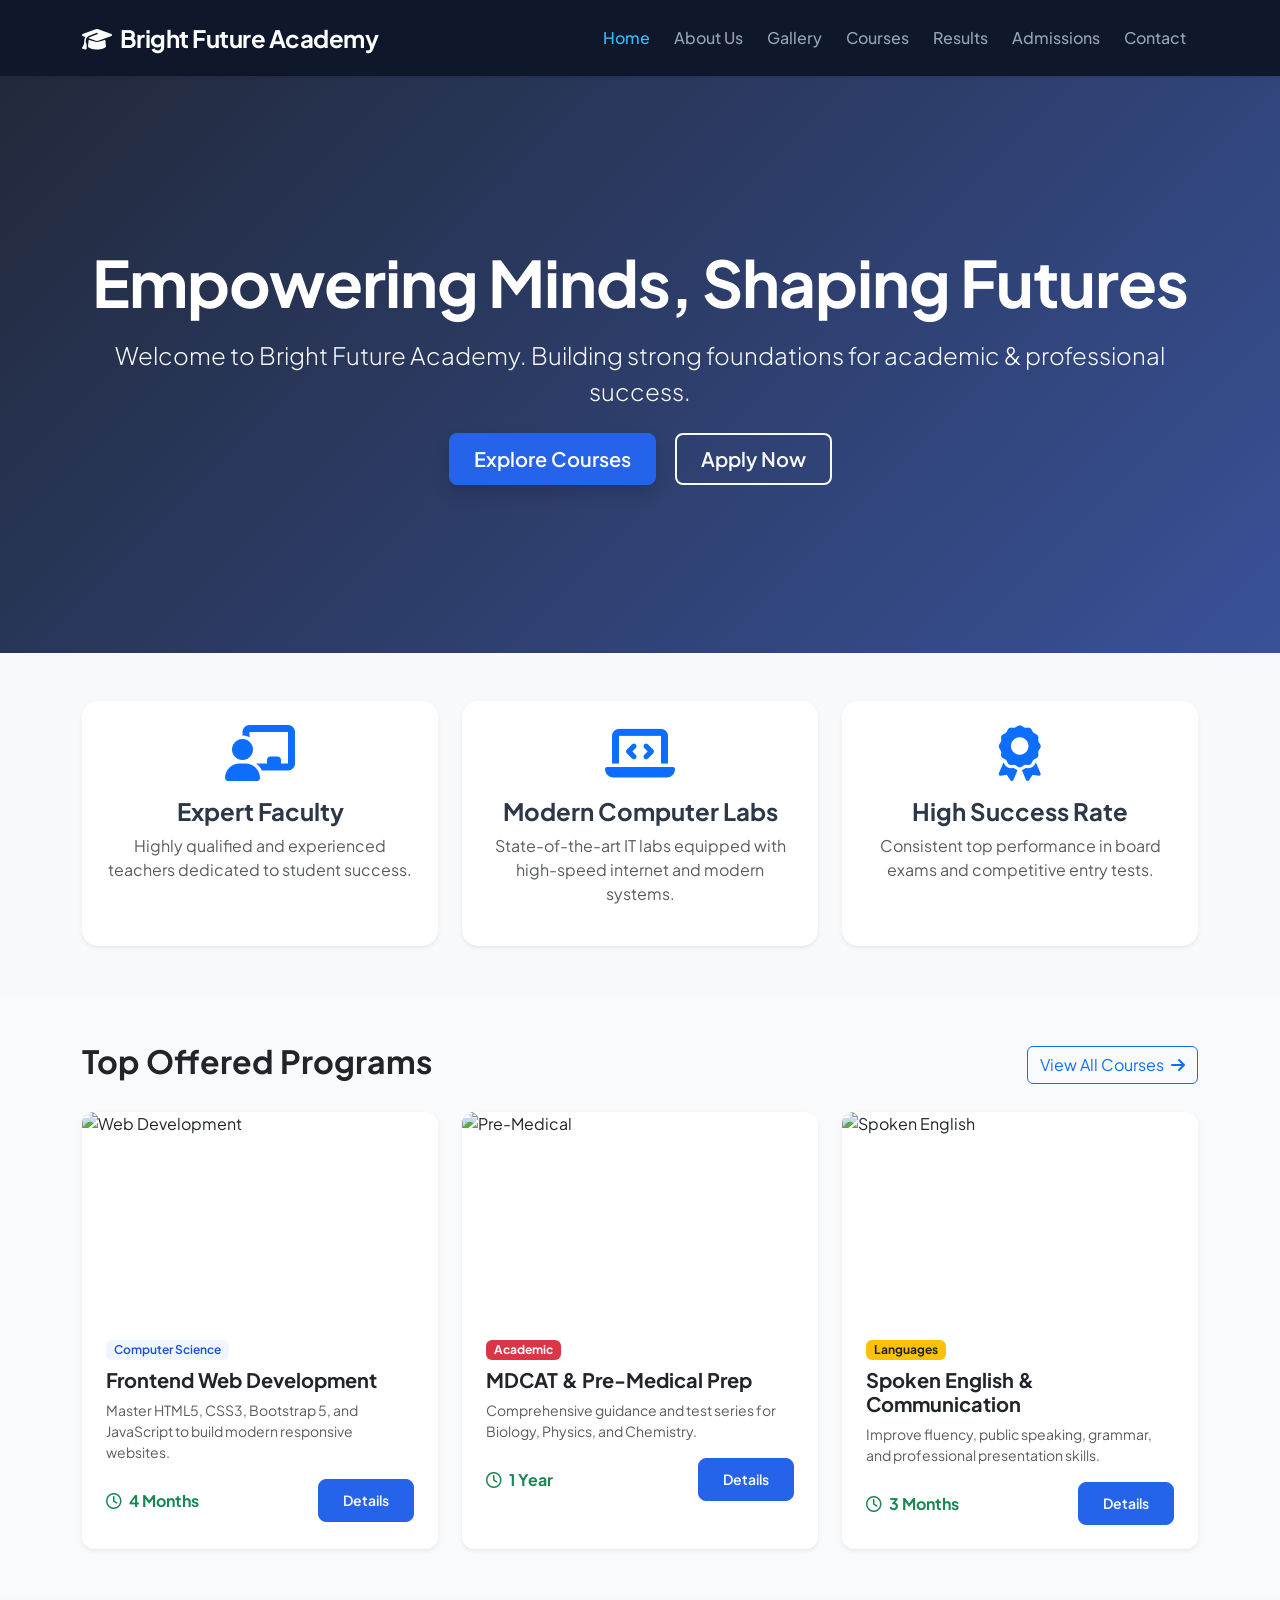
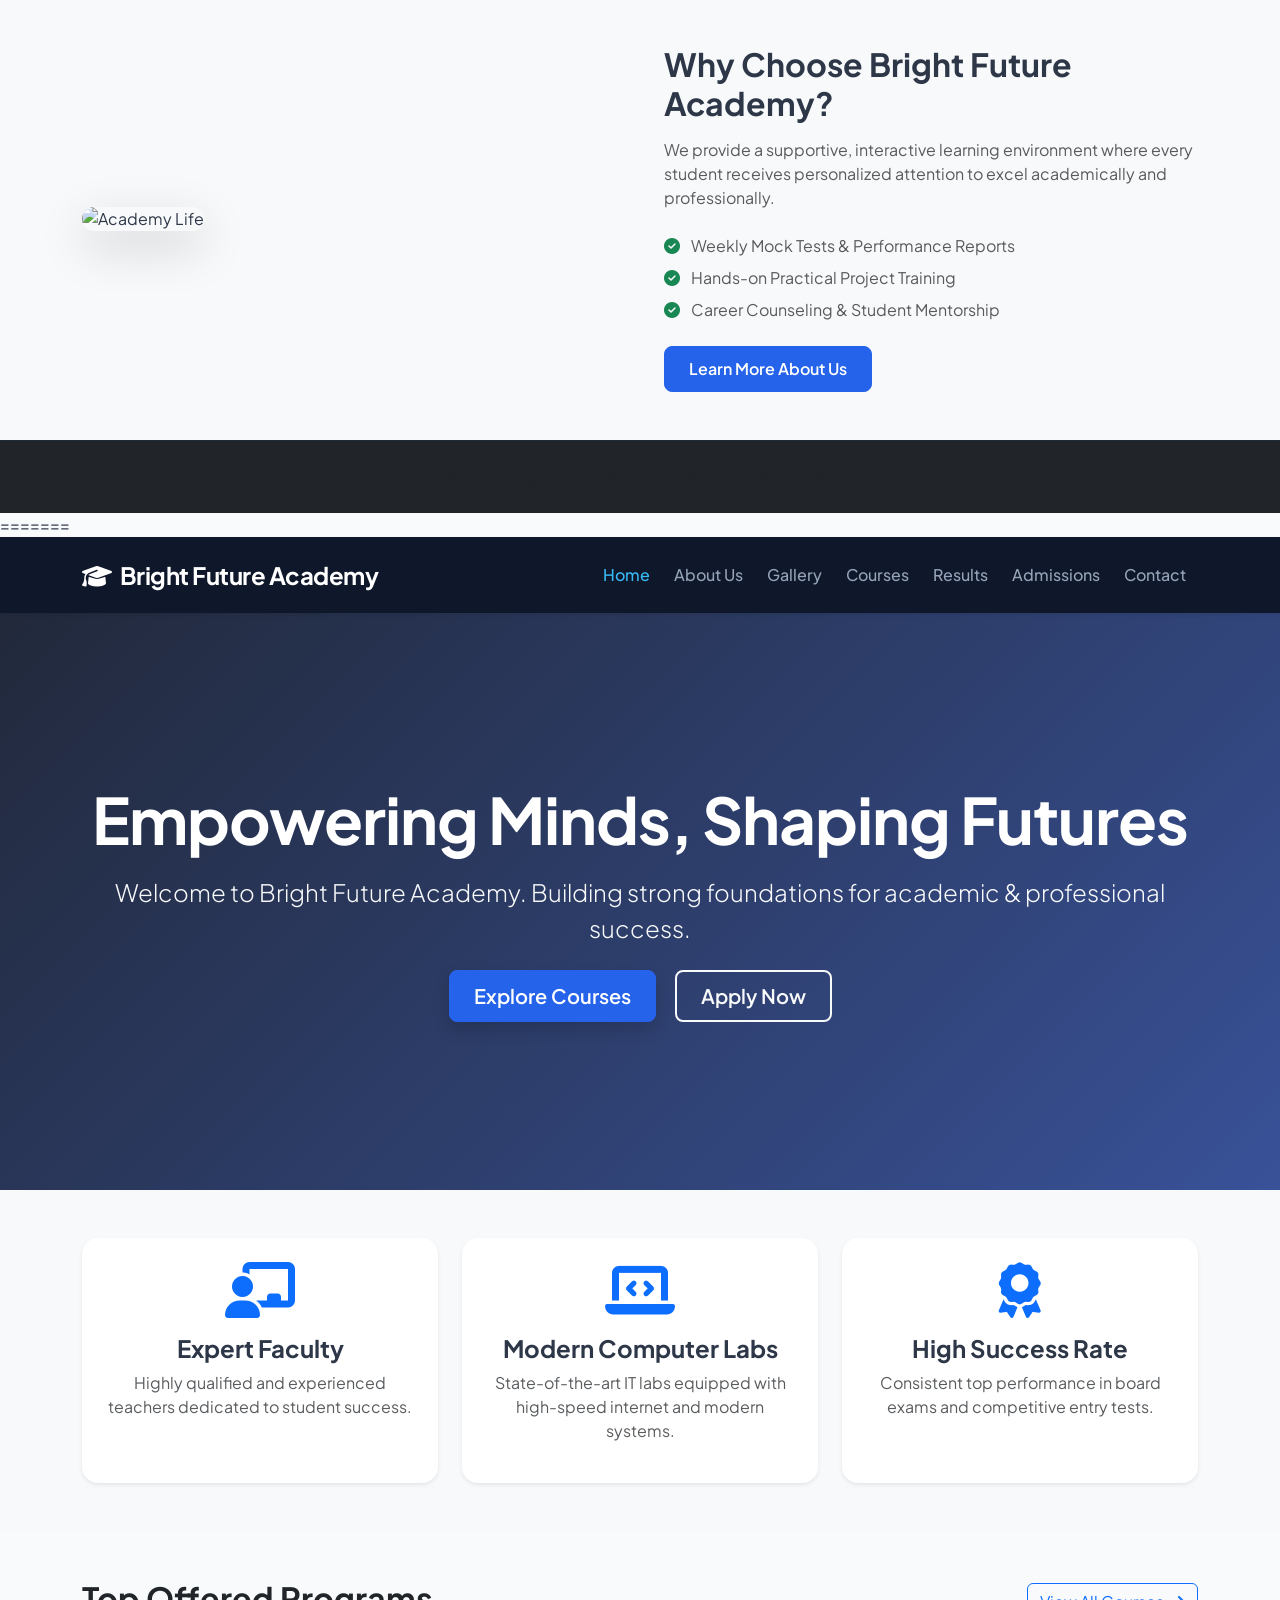
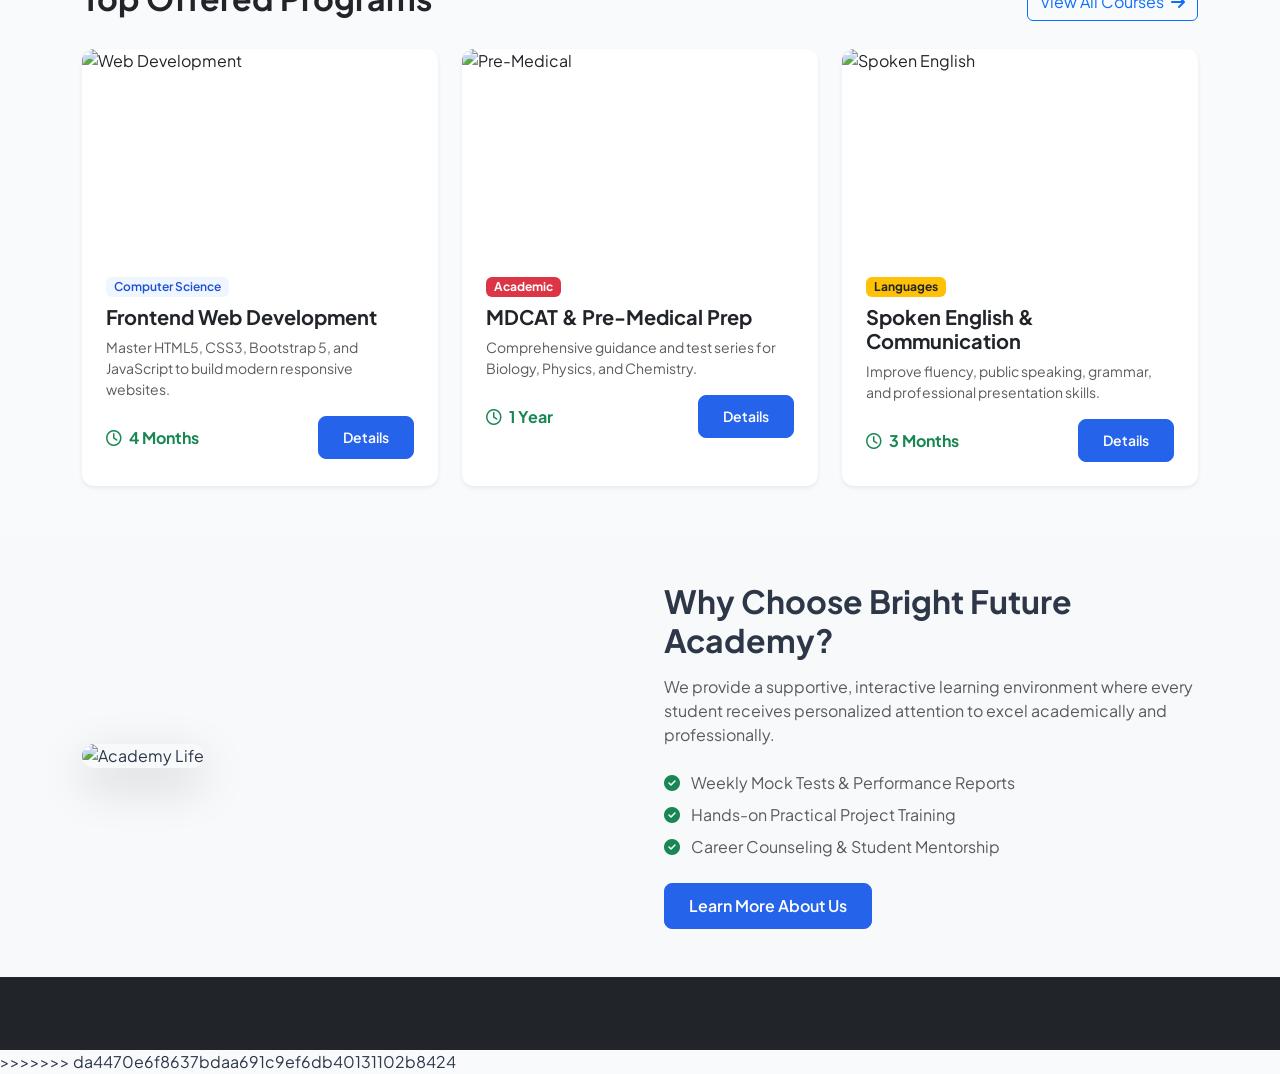
==== commit fafd872b: "Remove conflict markers" ====
--- a/index.html
+++ b/index.html
@@ -1,4 +1,4 @@
-<<<<<<< HEAD
+
 <!DOCTYPE html>
 <html lang="en">
 <head>
--- a/style.css
+++ b/style.css
@@ -1,4 +1,4 @@
-<<<<<<< HEAD
+
 /* Google Fonts Import */
 @import url('https://fonts.googleapis.com/css2?family=Plus+Jakarta+Sans:wght@400;500;600;700&display=swap');
 
--- a/style.css
+++ b/style.css
@@ -1,4 +1,4 @@
-<<<<<<< HEAD
+
 /* Google Fonts Import */
 @import url('https://fonts.googleapis.com/css2?family=Plus+Jakarta+Sans:wght@400;500;600;700&display=swap');
 
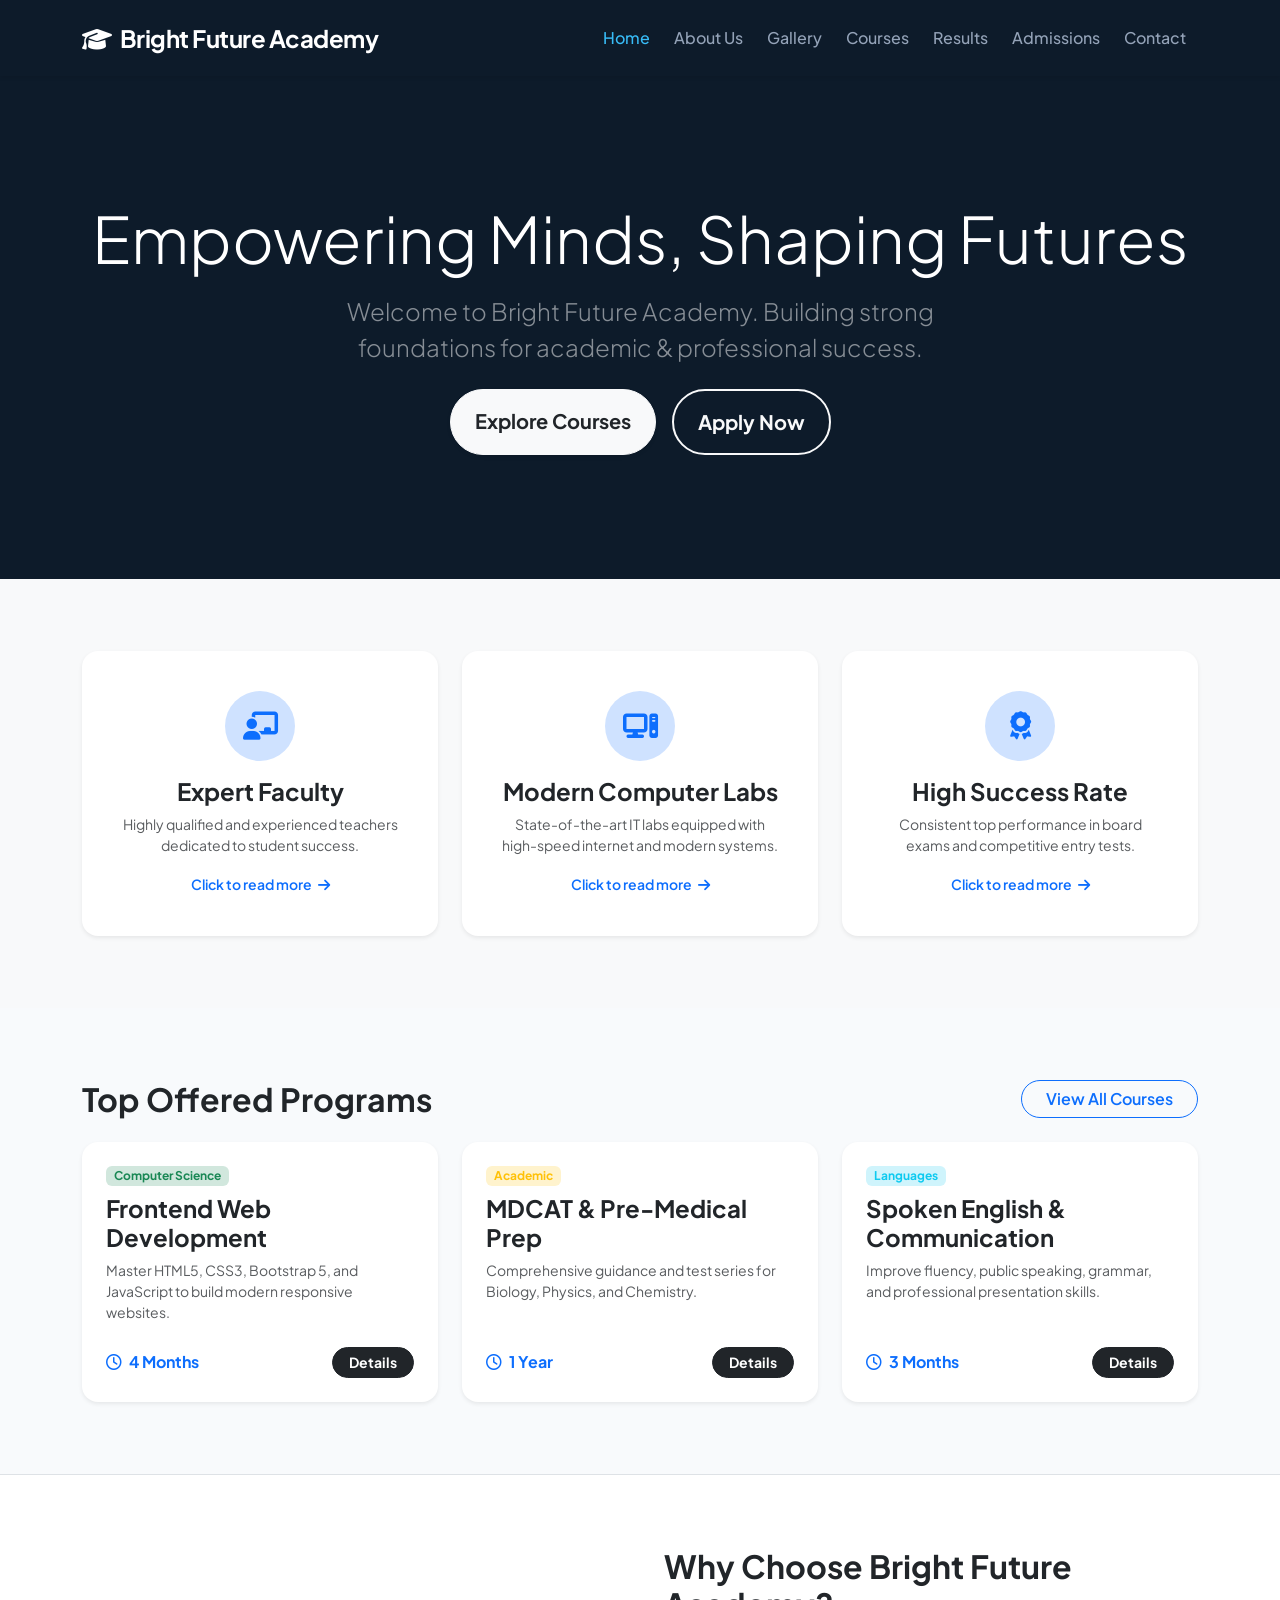
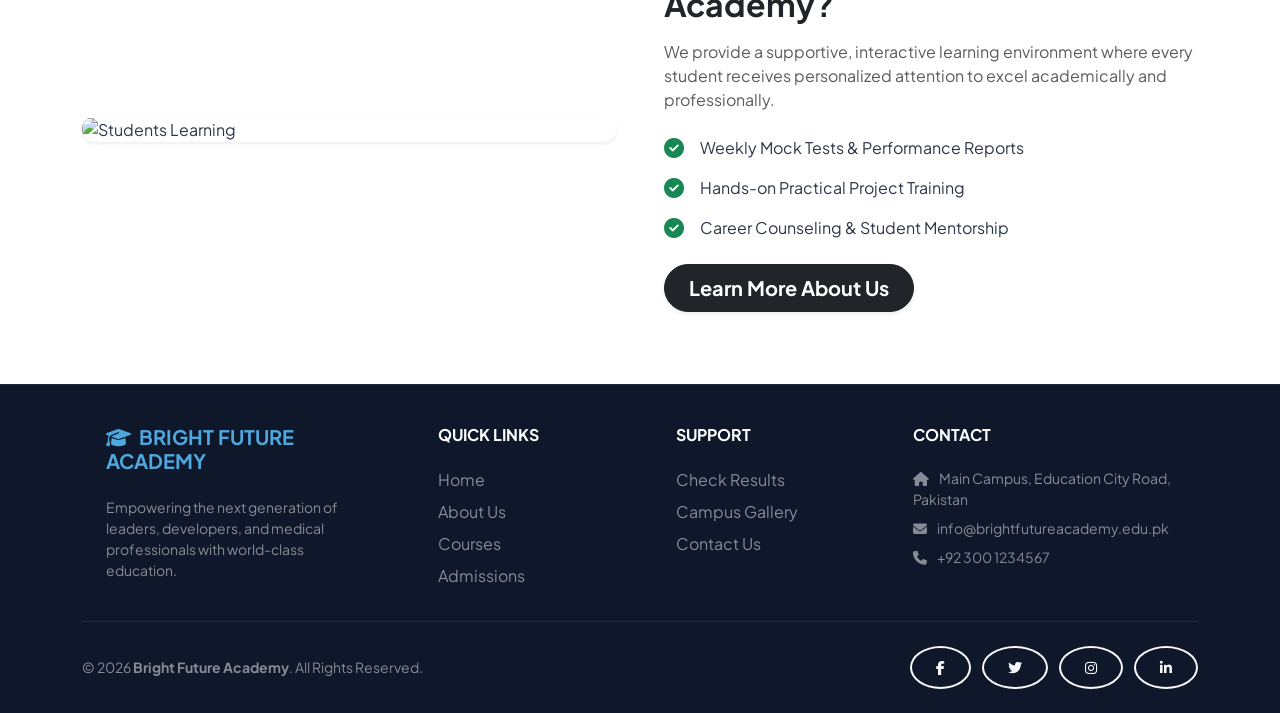
==== commit 597ade6d: "Update all pages with clean layouts and fixes" ====
--- a/index.html
+++ b/index.html
@@ -1,4 +1,3 @@
-
 <!DOCTYPE html>
 <html lang="en">
 <head>
@@ -6,8 +5,8 @@
     <meta name="viewport" content="width=device-width, initial-scale=1.0">
     <title>Bright Future Academy - Home</title>
     <!-- Google Fonts -->
-    <link href="https://fonts.googleapis.com/css2?family=Poppins:wght@300;400;600;700&display=swap" rel="stylesheet">
-    <!-- Bootstrap 5 CSS -->
+    <link href="https://fonts.googleapis.com/css2?family=Plus+Jakarta+Sans:wght@400;500;600;700;800&display=swap" rel="stylesheet">
+    <!-- Bootstrap CSS -->
     <link href="https://cdn.jsdelivr.net/npm/bootstrap@5.3.0/dist/css/bootstrap.min.css" rel="stylesheet">
     <!-- Font Awesome Icons -->
     <link rel="stylesheet" href="https://cdnjs.cloudflare.com/ajax/libs/font-awesome/6.4.0/css/all.min.css">
@@ -16,120 +15,128 @@
 </head>
 <body>
 
-    <!-- Header / Navigation Bar -->
-   <!-- Navigation Bar -->
-<nav class="navbar navbar-expand-lg navbar-dark bg-primary sticky-top shadow-sm">
-    <div class="container">
-        <a class="navbar-brand fw-bold fs-4" href="index.html">
-            <i class="fa-solid fa-graduation-cap me-2"></i>Bright Future Academy
-        </a>
-        <button class="navbar-toggler" type="button" data-bs-toggle="collapse" data-bs-target="#navbarNav">
-            <span class="navbar-toggler-icon"></span>
-        </button>
-        <div class="collapse navbar-collapse" id="navbarNav">
-            <ul class="navbar-nav ms-auto">
-                <li class="nav-item"><a class="nav-link active" href="index.html">Home</a></li>
-                <li class="nav-item"><a class="nav-link" href="about.html">About Us</a></li>
-                <li class="nav-item"><a class="nav-link" href="gallery.html">Gallery</a></li>
-                <li class="nav-item"><a class="nav-link" href="courses.html">Courses</a></li>
-                <li class="nav-item"><a class="nav-link" href="results.html">Results</a></li>
-                <li class="nav-item"><a class="nav-link" href="admissions.html">Admissions</a></li>
-                <li class="nav-item"><a class="nav-link" href="contact.html">Contact</a></li>
-            </ul>
-        </div>
-    </div>
-</nav>
-
-    <!-- Hero Section with Background Banner Image -->
-    <section class="hero-section text-center text-white py-5 position-relative" style="background: linear-gradient(rgba(15, 23, 42, 0.7), rgba(15, 23, 42, 0.7)), url('https://images.unsplash.com/photo-1523050854058-8df90110c9f1?q=80&w=1200&auto=format&fit=crop') center/cover no-repeat; padding: 120px 0 !important;">
-        <div class="container py-5">
-            <h1 class="display-3 fw-bold mb-3">Empowering Minds, Shaping Futures</h1>
-            <p class="lead max-w-600 mx-auto mb-4 fs-4 text-light">Welcome to Bright Future Academy. Building strong foundations for academic & professional success.</p>
-            <div>
-                <a href="courses.html" class="btn btn-primary btn-lg me-3 px-4 shadow">Explore Courses</a>
-                <a href="admissions.html" class="btn btn-outline-light btn-lg px-4">Apply Now</a>
+    <!-- Navigation Bar -->
+    <nav class="navbar navbar-expand-lg navbar-dark sticky-top shadow-sm" style="background-color: #0d1b2a;">
+        <div class="container">
+            <a class="navbar-brand fw-bold fs-4" href="index.html">
+                <i class="fa-solid fa-graduation-cap me-2"></i>Bright Future Academy
+            </a>
+            <button class="navbar-toggler" type="button" data-bs-toggle="collapse" data-bs-target="#navbarNav">
+                <span class="navbar-toggler-icon"></span>
+            </button>
+            <div class="collapse navbar-collapse" id="navbarNav">
+                <ul class="navbar-nav ms-auto">
+                    <li class="nav-item"><a class="nav-link active" href="index.html">Home</a></li>
+                    <li class="nav-item"><a class="nav-link" href="about.html">About Us</a></li>
+                    <li class="nav-item"><a class="nav-link" href="gallery.html">Gallery</a></li>
+                    <li class="nav-item"><a class="nav-link" href="courses.html">Courses</a></li>
+                    <li class="nav-item"><a class="nav-link" href="results.html">Results</a></li>
+                    <li class="nav-item"><a class="nav-link" href="admissions.html">Admissions</a></li>
+                    <li class="nav-item"><a class="nav-link" href="contact.html">Contact</a></li>
+                </ul>
+            </div>
+        </div>
+    </nav>
+
+    <!-- Hero Section -->
+    <section class="text-white text-center py-5 position-relative overflow-hidden" style="background-color: #0d1b2a; padding: 100px 0 !important;">
+        <div class="container position-relative py-4">
+            <h1 class="fw-extrabold display-3 mb-3">Empowering Minds, Shaping Futures</h1>
+            <p class="lead fs-4 text-white-50 mb-4 mx-auto" style="max-width: 700px;">Welcome to Bright Future Academy. Building strong foundations for academic & professional success.</p>
+            <div class="d-flex justify-content-center gap-3">
+                <a href="courses.html" class="btn btn-light text-dark btn-lg fw-bold px-4 py-3 shadow-sm rounded-pill">Explore Courses</a>
+                <a href="admissions.html" class="btn btn-outline-light btn-lg fw-bold px-4 py-3 rounded-pill">Apply Now</a>
             </div>
         </div>
     </section>
 
-    <!-- Features / Highlights Section -->
+    <!-- Features Section -->
     <section class="py-5 bg-light">
-        <div class="container">
+        <div class="container py-4">
             <div class="row g-4 text-center">
                 <div class="col-md-4">
-                    <div class="p-4 bg-white rounded-4 shadow-sm h-100">
-                        <i class="fa-solid fa-chalkboard-user text-primary display-4 mb-3"></i>
-                        <h4 class="fw-bold">Expert Faculty</h4>
-                        <p class="text-muted">Highly qualified and experienced teachers dedicated to student success.</p>
-                    </div>
-                </div>
-                <div class="col-md-4">
-                    <div class="p-4 bg-white rounded-4 shadow-sm h-100">
-                        <i class="fa-solid fa-laptop-code text-primary display-4 mb-3"></i>
-                        <h4 class="fw-bold">Modern Computer Labs</h4>
-                        <p class="text-muted">State-of-the-art IT labs equipped with high-speed internet and modern systems.</p>
-                    </div>
-                </div>
-                <div class="col-md-4">
-                    <div class="p-4 bg-white rounded-4 shadow-sm h-100">
-                        <i class="fa-solid fa-award text-primary display-4 mb-3"></i>
-                        <h4 class="fw-bold">High Success Rate</h4>
-                        <p class="text-muted">Consistent top performance in board exams and competitive entry tests.</p>
+                    <div class="card border-0 shadow-sm rounded-4 p-4 h-100 bg-white" style="cursor: pointer;" data-bs-toggle="modal" data-bs-target="#facultyModal">
+                        <div class="card-body">
+                            <div class="icon-box bg-primary-subtle text-primary rounded-circle mx-auto mb-3 d-flex align-items-center justify-content-center fs-3" style="width: 70px; height: 70px;">
+                                <i class="fa-solid fa-chalkboard-user"></i>
+                            </div>
+                            <h4 class="fw-bold mb-2">Expert Faculty</h4>
+                            <p class="text-muted small mb-3">Highly qualified and experienced teachers dedicated to student success.</p>
+                            <span class="text-primary fw-semibold small">Click to read more <i class="fa-solid fa-arrow-right ms-1"></i></span>
+                        </div>
+                    </div>
+                </div>
+                <div class="col-md-4">
+                    <div class="card border-0 shadow-sm rounded-4 p-4 h-100 bg-white" style="cursor: pointer;" data-bs-toggle="modal" data-bs-target="#labsModal">
+                        <div class="card-body">
+                            <div class="icon-box bg-primary-subtle text-primary rounded-circle mx-auto mb-3 d-flex align-items-center justify-content-center fs-3" style="width: 70px; height: 70px;">
+                                <i class="fa-solid fa-computer"></i>
+                            </div>
+                            <h4 class="fw-bold mb-2">Modern Computer Labs</h4>
+                            <p class="text-muted small mb-3">State-of-the-art IT labs equipped with high-speed internet and modern systems.</p>
+                            <span class="text-primary fw-semibold small">Click to read more <i class="fa-solid fa-arrow-right ms-1"></i></span>
+                        </div>
+                    </div>
+                </div>
+                <div class="col-md-4">
+                    <div class="card border-0 shadow-sm rounded-4 p-4 h-100 bg-white" style="cursor: pointer;" data-bs-toggle="modal" data-bs-target="#successModal">
+                        <div class="card-body">
+                            <div class="icon-box bg-primary-subtle text-primary rounded-circle mx-auto mb-3 d-flex align-items-center justify-content-center fs-3" style="width: 70px; height: 70px;">
+                                <i class="fa-solid fa-award"></i>
+                            </div>
+                            <h4 class="fw-bold mb-2">High Success Rate</h4>
+                            <p class="text-muted small mb-3">Consistent top performance in board exams and competitive entry tests.</p>
+                            <span class="text-primary fw-semibold small">Click to read more <i class="fa-solid fa-arrow-right ms-1"></i></span>
+                        </div>
                     </div>
                 </div>
             </div>
         </div>
     </section>
 
-    <!-- Featured Courses Overview -->
+    <!-- Top Offered Programs -->
     <section class="py-5">
-        <div class="container">
+        <div class="container py-4">
             <div class="d-flex justify-content-between align-items-center mb-4">
-                <h2 class="fw-bold text-dark">Top Offered Programs</h2>
-                <a href="courses.html" class="btn btn-outline-primary">View All Courses <i class="fa-solid fa-arrow-right ms-1"></i></a>
+                <h2 class="fw-bold text-dark mb-0">Top Offered Programs</h2>
+                <a href="courses.html" class="btn btn-outline-primary fw-semibold rounded-pill px-4">View All Courses</a>
             </div>
             <div class="row g-4">
-                <!-- Course 1 -->
-                <div class="col-md-4">
-                    <div class="card h-100 shadow-sm border-0 overflow-hidden">
-                        <img src="https://images.unsplash.com/photo-1517694712202-14dd9538aa97?q=80&w=600&auto=format&fit=crop" class="card-img-top" alt="Web Development" style="height: 200px; object-fit: cover;">
-                        <div class="card-body p-4">
-                            <span class="badge bg-primary mb-2">Computer Science</span>
-                            <h5 class="fw-bold">Frontend Web Development</h5>
-                            <p class="text-muted small">Master HTML5, CSS3, Bootstrap 5, and JavaScript to build modern responsive websites.</p>
-                            <div class="d-flex justify-content-between align-items-center mt-3">
-                                <span class="fw-bold text-success"><i class="fa-regular fa-clock me-1"></i> 4 Months</span>
-                                <a href="courses.html" class="btn btn-sm btn-primary">Details</a>
-                            </div>
-                        </div>
-                    </div>
-                </div>
-                <!-- Course 2 -->
-                <div class="col-md-4">
-                    <div class="card h-100 shadow-sm border-0 overflow-hidden">
-                        <img src="https://images.unsplash.com/photo-1532094349884-543bc11b234d?q=80&w=600&auto=format&fit=crop" class="card-img-top" alt="Pre-Medical" style="height: 200px; object-fit: cover;">
-                        <div class="card-body p-4">
-                            <span class="badge bg-danger mb-2">Academic</span>
-                            <h5 class="fw-bold">MDCAT & Pre-Medical Prep</h5>
-                            <p class="text-muted small">Comprehensive guidance and test series for Biology, Physics, and Chemistry.</p>
-                            <div class="d-flex justify-content-between align-items-center mt-3">
-                                <span class="fw-bold text-success"><i class="fa-regular fa-clock me-1"></i> 1 Year</span>
-                                <a href="courses.html" class="btn btn-sm btn-primary">Details</a>
-                            </div>
-                        </div>
-                    </div>
-                </div>
-                <!-- Course 3 -->
-                <div class="col-md-4">
-                    <div class="card h-100 shadow-sm border-0 overflow-hidden">
-                        <img src="https://images.unsplash.com/photo-1543269865-cbf427effbad?q=80&w=600&auto=format&fit=crop" class="card-img-top" alt="Spoken English" style="height: 200px; object-fit: cover;">
-                        <div class="card-body p-4">
-                            <span class="badge bg-warning text-dark mb-2">Languages</span>
-                            <h5 class="fw-bold">Spoken English & Communication</h5>
-                            <p class="text-muted small">Improve fluency, public speaking, grammar, and professional presentation skills.</p>
-                            <div class="d-flex justify-content-between align-items-center mt-3">
-                                <span class="fw-bold text-success"><i class="fa-regular fa-clock me-1"></i> 3 Months</span>
-                                <a href="courses.html" class="btn btn-sm btn-primary">Details</a>
+                <div class="col-md-4">
+                    <div class="card border-0 shadow-sm rounded-4 overflow-hidden h-100">
+                        <div class="card-body p-4 d-flex flex-column">
+                            <span class="badge bg-success-subtle text-success mb-2 align-self-start fw-bold">Computer Science</span>
+                            <h4 class="fw-bold mb-2">Frontend Web Development</h4>
+                            <p class="text-muted small mb-4">Master HTML5, CSS3, Bootstrap 5, and JavaScript to build modern responsive websites.</p>
+                            <div class="mt-auto d-flex justify-content-between align-items-center">
+                                <span class="fw-bold text-primary"><i class="fa-regular fa-clock me-1"></i> 4 Months</span>
+                                <button class="btn btn-dark btn-sm rounded-pill px-3 fw-bold" data-bs-toggle="modal" data-bs-target="#courseDetail1">Details</button>
+                            </div>
+                        </div>
+                    </div>
+                </div>
+                <div class="col-md-4">
+                    <div class="card border-0 shadow-sm rounded-4 overflow-hidden h-100">
+                        <div class="card-body p-4 d-flex flex-column">
+                            <span class="badge bg-warning-subtle text-warning mb-2 align-self-start fw-bold">Academic</span>
+                            <h4 class="fw-bold mb-2">MDCAT & Pre-Medical Prep</h4>
+                            <p class="text-muted small mb-4">Comprehensive guidance and test series for Biology, Physics, and Chemistry.</p>
+                            <div class="mt-auto d-flex justify-content-between align-items-center">
+                                <span class="fw-bold text-primary"><i class="fa-regular fa-clock me-1"></i> 1 Year</span>
+                                <button class="btn btn-dark btn-sm rounded-pill px-3 fw-bold" data-bs-toggle="modal" data-bs-target="#courseDetail2">Details</button>
+                            </div>
+                        </div>
+                    </div>
+                </div>
+                <div class="col-md-4">
+                    <div class="card border-0 shadow-sm rounded-4 overflow-hidden h-100">
+                        <div class="card-body p-4 d-flex flex-column">
+                            <span class="badge bg-info-subtle text-info mb-2 align-self-start fw-bold">Languages</span>
+                            <h4 class="fw-bold mb-2">Spoken English & Communication</h4>
+                            <p class="text-muted small mb-4">Improve fluency, public speaking, grammar, and professional presentation skills.</p>
+                            <div class="mt-auto d-flex justify-content-between align-items-center">
+                                <span class="fw-bold text-primary"><i class="fa-regular fa-clock me-1"></i> 3 Months</span>
+                                <button class="btn btn-dark btn-sm rounded-pill px-3 fw-bold" data-bs-toggle="modal" data-bs-target="#courseDetail3">Details</button>
                             </div>
                         </div>
                     </div>
@@ -138,211 +145,221 @@
         </div>
     </section>
 
-    <!-- Quick Campus Preview Section -->
-    <section class="py-5 bg-light">
-        <div class="container">
+    <!-- Why Choose Us -->
+    <section class="py-5 bg-white border-top">
+        <div class="container py-4">
             <div class="row align-items-center g-5">
-                <div class="col-md-6">
-                    <img src="https://images.unsplash.com/photo-1524178232363-1fb2b075b655?q=80&w=800&auto=format&fit=crop" class="img-fluid rounded-4 shadow-lg" alt="Academy Life">
-                </div>
-                <div class="col-md-6">
-                    <h2 class="fw-bold mb-3">Why Choose Bright Future Academy?</h2>
-                    <p class="text-muted leading-relaxed mb-4">We provide a supportive, interactive learning environment where every student receives personalized attention to excel academically and professionally.</p>
-                    <ul class="list-unstyled text-muted">
-                        <li class="mb-2"><i class="fa-solid fa-circle-check text-success me-2"></i> Weekly Mock Tests & Performance Reports</li>
-                        <li class="mb-2"><i class="fa-solid fa-circle-check text-success me-2"></i> Hands-on Practical Project Training</li>
-                        <li class="mb-2"><i class="fa-solid fa-circle-check text-success me-2"></i> Career Counseling & Student Mentorship</li>
-                    </ul>
-                    <a href="about.html" class="btn btn-primary mt-2">Learn More About Us</a>
+                <div class="col-lg-6">
+                    <div class="rounded-4 overflow-hidden shadow-sm">
+                        <img src="https://images.unsplash.com/photo-1523240795612-9a054b0db644?auto=format&fit=crop&w=800&q=80" alt="Students Learning" class="img-fluid w-100">
+                    </div>
+                </div>
+                <div class="col-lg-6">
+                    <h2 class="fw-bold mb-3 text-dark">Why Choose Bright Future Academy?</h2>
+                    <p class="text-muted mb-4">We provide a supportive, interactive learning environment where every student receives personalized attention to excel academically and professionally.</p>
+                    <ul class="list-unstyled mb-4">
+                        <li class="mb-3 d-flex align-items-center"><i class="fa-solid fa-circle-check text-success fs-5 me-3"></i> Weekly Mock Tests & Performance Reports</li>
+                        <li class="mb-3 d-flex align-items-center"><i class="fa-solid fa-circle-check text-success fs-5 me-3"></i> Hands-on Practical Project Training</li>
+                        <li class="mb-3 d-flex align-items-center"><i class="fa-solid fa-circle-check text-success fs-5 me-3"></i> Career Counseling & Student Mentorship</li>
+                    </ul>
+                    <a href="about.html" class="btn btn-dark btn-lg rounded-pill px-4 fw-bold shadow-sm">Learn More About Us</a>
                 </div>
             </div>
         </div>
     </section>
 
-    <!-- Footer -->
-    <footer class="bg-dark text-white text-center py-4">
-        <div class="container">
-            <p class="mb-0 text-muted">&copy; 2026 Bright Future Academy. All Rights Reserved.</p>
+    <!-- Corrected Footer -->
+    <footer class="text-white pt-5 pb-4" style="background-color: #0d1b2a;">
+        <div class="container text-md-start text-center">
+            <div class="row g-4">
+                <div class="col-md-4 col-lg-4 col-xl-3 mx-auto mt-3">
+                    <h5 class="text-uppercase mb-4 font-weight-bold fw-bold" style="color: #4ea8de;">
+                        <i class="fa-solid fa-graduation-cap me-2"></i>Bright Future Academy
+                    </h5>
+                    <p class="text-white-50 small">Empowering the next generation of leaders, developers, and medical professionals with world-class education.</p>
+                </div>
+                <div class="col-md-2 col-lg-2 col-xl-2 mx-auto mt-3">
+                    <h6 class="text-uppercase mb-4 font-weight-bold text-white fw-bold">Quick Links</h6>
+                    <p class="mb-2"><a href="index.html" class="text-white-50 text-decoration-none">Home</a></p>
+                    <p class="mb-2"><a href="about.html" class="text-white-50 text-decoration-none">About Us</a></p>
+                    <p class="mb-2"><a href="courses.html" class="text-white-50 text-decoration-none">Courses</a></p>
+                    <p class="mb-2"><a href="admissions.html" class="text-white-50 text-decoration-none">Admissions</a></p>
+                </div>
+                <div class="col-md-3 col-lg-2 col-xl-2 mx-auto mt-3">
+                    <h6 class="text-uppercase mb-4 font-weight-bold text-white fw-bold">Support</h6>
+                    <p class="mb-2"><a href="results.html" class="text-white-50 text-decoration-none">Check Results</a></p>
+                    <p class="mb-2"><a href="gallery.html" class="text-white-50 text-decoration-none">Campus Gallery</a></p>
+                    <p class="mb-2"><a href="contact.html" class="text-white-50 text-decoration-none">Contact Us</a></p>
+                </div>
+                <div class="col-md-4 col-lg-3 col-xl-3 mx-auto mt-3">
+                    <h6 class="text-uppercase mb-4 font-weight-bold text-white fw-bold">Contact</h6>
+                    <p class="text-white-50 small mb-2"><i class="fa-solid fa-home me-2"></i> Main Campus, Education City Road, Pakistan</p>
+                    <p class="text-white-50 small mb-2"><i class="fa-solid fa-envelope me-2"></i> info@brightfutureacademy.edu.pk</p>
+                    <p class="text-white-50 small mb-2"><i class="fa-solid fa-phone me-2"></i> +92 300 1234567</p>
+                </div>
+            </div>
+            <hr class="mb-4 mt-4 border-secondary">
+            <div class="row align-items-center">
+                <div class="col-md-7 col-lg-8">
+                    <p class="text-white-50 small mb-0">&copy; 2026 <strong>Bright Future Academy</strong>. All Rights Reserved.</p>
+                </div>
+                <div class="col-md-5 col-lg-4">
+                    <div class="text-center text-md-end mt-3 mt-md-0">
+                        <a href="#" class="btn btn-outline-light btn-sm rounded-circle me-2"><i class="fa-brands fa-facebook-f"></i></a>
+                        <a href="#" class="btn btn-outline-light btn-sm rounded-circle me-2"><i class="fa-brands fa-twitter"></i></a>
+                        <a href="#" class="btn btn-outline-light btn-sm rounded-circle me-2"><i class="fa-brands fa-instagram"></i></a>
+                        <a href="#" class="btn btn-outline-light btn-sm rounded-circle"><i class="fa-brands fa-linkedin-in"></i></a>
+                    </div>
+                </div>
+            </div>
         </div>
     </footer>
 
-    <!-- Bootstrap JS -->
+    <!-- Modals -->
+    <div class="modal fade" id="facultyModal" tabindex="-1" aria-hidden="true">
+        <div class="modal-dialog modal-dialog-centered">
+            <div class="modal-content rounded-4 border-0 shadow">
+                <div class="modal-header text-white" style="background-color: #0d1b2a;">
+                    <h5 class="modal-title fw-bold"><i class="fa-solid fa-chalkboard-user me-2"></i>Expert Faculty Details</h5>
+                    <button type="button" class="btn-close btn-close-white" data-bs-dismiss="modal" aria-label="Close"></button>
+                </div>
+                <div class="modal-body p-4">
+                    <p class="text-muted">Our teaching staff comprises industry veterans, gold medalists, and subject matter experts with over 10+ years of academic experience.</p>
+                    <ul class="list-group list-group-flush mb-3">
+                        <li class="list-group-item">✔ PhD & Masters qualified professors</li>
+                        <li class="list-group-item">✔ Dedicated mentoring sessions for weak students</li>
+                        <li class="list-group-item">✔ Interactive training methodology & workshops</li>
+                    </ul>
+                </div>
+                <div class="modal-footer border-0">
+                    <button type="button" class="btn btn-secondary rounded-pill px-4" data-bs-dismiss="modal">Close</button>
+                </div>
+            </div>
+        </div>
+    </div>
+
+    <div class="modal fade" id="labsModal" tabindex="-1" aria-hidden="true">
+        <div class="modal-dialog modal-dialog-centered">
+            <div class="modal-content rounded-4 border-0 shadow">
+                <div class="modal-header text-white" style="background-color: #0d1b2a;">
+                    <h5 class="modal-title fw-bold"><i class="fa-solid fa-computer me-2"></i>Modern Computer Labs</h5>
+                    <button type="button" class="btn-close btn-close-white" data-bs-dismiss="modal" aria-label="Close"></button>
+                </div>
+                <div class="modal-body p-4">
+                    <p class="text-muted">Our computer laboratories are fully equipped with high-end systems, high-speed fiber internet, and latest software tools.</p>
+                    <ul class="list-group list-group-flush mb-3">
+                        <li class="list-group-item">✔ 24/7 Uninterrupted power backup & AC labs</li>
+                        <li class="list-group-item">✔ Licensed software installed for development & design</li>
+                        <li class="list-group-item">✔ Supervised practical sessions for every student</li>
+                    </ul>
+                </div>
+                <div class="modal-footer border-0">
+                    <button type="button" class="btn btn-secondary rounded-pill px-4" data-bs-dismiss="modal">Close</button>
+                </div>
+            </div>
+        </div>
+    </div>
+
+    <div class="modal fade" id="successModal" tabindex="-1" aria-hidden="true">
+        <div class="modal-dialog modal-dialog-centered">
+            <div class="modal-content rounded-4 border-0 shadow">
+                <div class="modal-header text-white" style="background-color: #0d1b2a;">
+                    <h5 class="modal-title fw-bold"><i class="fa-solid fa-award me-2"></i>High Success Rate</h5>
+                    <button type="button" class="btn-close btn-close-white" data-bs-dismiss="modal" aria-label="Close"></button>
+                </div>
+                <div class="modal-body p-4">
+                    <p class="text-muted">Bright Future Academy takes pride in maintaining a 98% success rate in board examinations and competitive professional entry tests.</p>
+                    <ul class="list-group list-group-flush mb-3">
+                        <li class="list-group-item">✔ Hundreds of top positions secured in past 5 years</li>
+                        <li class="list-group-item">✔ Regular mock exams simulating real board environments</li>
+                        <li class="list-group-item">✔ Scholarship opportunities for position holders</li>
+                    </ul>
+                </div>
+                <div class="modal-footer border-0">
+                    <button type="button" class="btn btn-secondary rounded-pill px-4" data-bs-dismiss="modal">Close</button>
+                </div>
+            </div>
+        </div>
+    </div>
+
+    <div class="modal fade" id="courseDetail1" tabindex="-1" aria-hidden="true">
+        <div class="modal-dialog modal-dialog-centered">
+            <div class="modal-content rounded-4 border-0 shadow">
+                <div class="modal-header bg-success text-white">
+                    <h5 class="modal-title fw-bold">Frontend Web Development</h5>
+                    <button type="button" class="btn-close btn-close-white" data-bs-dismiss="modal" aria-label="Close"></button>
+                </div>
+                <div class="modal-body p-4">
+                    <p><strong>Duration:</strong> 4 Months</p>
+                    <p><strong>Overview:</strong> Build professional, responsive websites from scratch using modern web standards.</p>
+                    <h6 class="fw-bold mt-3">What you will learn:</h6>
+                    <ul>
+                        <li>HTML5 & Semantic markup</li>
+                        <li>Advanced CSS3 & Flexbox/Grid</li>
+                        <li>Bootstrap 5 framework styling</li>
+                        <li>JavaScript DOM manipulation & ES6</li>
+                    </ul>
+                </div>
+                <div class="modal-footer border-0">
+                    <a href="admissions.html?course=frontend" class="btn btn-success rounded-pill px-4 fw-bold">Enroll in Course</a>
+                    <button type="button" class="btn btn-secondary rounded-pill px-3" data-bs-dismiss="modal">Close</button>
+                </div>
+            </div>
+        </div>
+    </div>
+
+    <div class="modal fade" id="courseDetail2" tabindex="-1" aria-hidden="true">
+        <div class="modal-dialog modal-dialog-centered">
+            <div class="modal-content rounded-4 border-0 shadow">
+                <div class="modal-header bg-warning text-dark">
+                    <h5 class="modal-title fw-bold">MDCAT & Pre-Medical Prep</h5>
+                    <button type="button" class="btn-close" data-bs-dismiss="modal" aria-label="Close"></button>
+                </div>
+                <div class="modal-body p-4">
+                    <p><strong>Duration:</strong> 1 Year</p>
+                    <p><strong>Overview:</strong> Intensive coaching program designed specifically to crack medical entry tests with top scores.</p>
+                    <h6 class="fw-bold mt-3">Key Features:</h6>
+                    <ul>
+                        <li>Comprehensive concept building in Biology, Physics & Chemistry</li>
+                        <li>Past papers practice & conceptual MCQ drills</li>
+                        <li>Weekly grand tests & detailed analytical feedback</li>
+                    </ul>
+                </div>
+                <div class="modal-footer border-0">
+                    <a href="admissions.html?course=mdcat" class="btn btn-warning rounded-pill px-4 fw-bold text-dark">Enroll in Course</a>
+                    <button type="button" class="btn btn-secondary rounded-pill px-3" data-bs-dismiss="modal">Close</button>
+                </div>
+            </div>
+        </div>
+    </div>
+
+    <div class="modal fade" id="courseDetail3" tabindex="-1" aria-hidden="true">
+        <div class="modal-dialog modal-dialog-centered">
+            <div class="modal-content rounded-4 border-0 shadow">
+                <div class="modal-header bg-info text-white">
+                    <h5 class="modal-title fw-bold">Spoken English & Communication</h5>
+                    <button type="button" class="btn-close btn-close-white" data-bs-dismiss="modal" aria-label="Close"></button>
+                </div>
+                <div class="modal-body p-4">
+                    <p><strong>Duration:</strong> 3 Months</p>
+                    <p><strong>Overview:</strong> Overcome hesitation and master fluent conversational English and professional corporate communication.</p>
+                    <h6 class="fw-bold mt-3">Key Features:</h6>
+                    <ul>
+                        <li>Daily interactive speaking sessions & pronunciation drills</li>
+                        <li>Vocabulary building and grammar correction</li>
+                        <li>Interview preparation & presentation skills</li>
+                    </ul>
+                </div>
+                <div class="modal-footer border-0">
+                    <a href="admissions.html?course=english" class="btn btn-info rounded-pill px-4 fw-bold text-white">Enroll in Course</a>
+                    <button type="button" class="btn btn-secondary rounded-pill px-3" data-bs-dismiss="modal">Close</button>
+                </div>
+            </div>
+        </div>
+    </div>
+
+    <!-- Bootstrap JS Bundle -->
     <script src="https://cdn.jsdelivr.net/npm/bootstrap@5.3.0/dist/js/bootstrap.bundle.min.js"></script>
-    <!-- Custom JS -->
     <script src="script.js"></script>
 </body>
-=======
-<!DOCTYPE html>
-<html lang="en">
-<head>
-    <meta charset="UTF-8">
-    <meta name="viewport" content="width=device-width, initial-scale=1.0">
-    <title>Bright Future Academy - Home</title>
-    <!-- Google Fonts -->
-    <link href="https://fonts.googleapis.com/css2?family=Poppins:wght@300;400;600;700&display=swap" rel="stylesheet">
-    <!-- Bootstrap 5 CSS -->
-    <link href="https://cdn.jsdelivr.net/npm/bootstrap@5.3.0/dist/css/bootstrap.min.css" rel="stylesheet">
-    <!-- Font Awesome Icons -->
-    <link rel="stylesheet" href="https://cdnjs.cloudflare.com/ajax/libs/font-awesome/6.4.0/css/all.min.css">
-    <!-- Custom CSS -->
-    <link rel="stylesheet" href="style.css">
-</head>
-<body>
-
-    <!-- Header / Navigation Bar -->
-   <!-- Navigation Bar -->
-<nav class="navbar navbar-expand-lg navbar-dark bg-primary sticky-top shadow-sm">
-    <div class="container">
-        <a class="navbar-brand fw-bold fs-4" href="index.html">
-            <i class="fa-solid fa-graduation-cap me-2"></i>Bright Future Academy
-        </a>
-        <button class="navbar-toggler" type="button" data-bs-toggle="collapse" data-bs-target="#navbarNav">
-            <span class="navbar-toggler-icon"></span>
-        </button>
-        <div class="collapse navbar-collapse" id="navbarNav">
-            <ul class="navbar-nav ms-auto">
-                <li class="nav-item"><a class="nav-link active" href="index.html">Home</a></li>
-                <li class="nav-item"><a class="nav-link" href="about.html">About Us</a></li>
-                <li class="nav-item"><a class="nav-link" href="gallery.html">Gallery</a></li>
-                <li class="nav-item"><a class="nav-link" href="courses.html">Courses</a></li>
-                <li class="nav-item"><a class="nav-link" href="results.html">Results</a></li>
-                <li class="nav-item"><a class="nav-link" href="admissions.html">Admissions</a></li>
-                <li class="nav-item"><a class="nav-link" href="contact.html">Contact</a></li>
-            </ul>
-        </div>
-    </div>
-</nav>
-
-    <!-- Hero Section with Background Banner Image -->
-    <section class="hero-section text-center text-white py-5 position-relative" style="background: linear-gradient(rgba(15, 23, 42, 0.7), rgba(15, 23, 42, 0.7)), url('https://images.unsplash.com/photo-1523050854058-8df90110c9f1?q=80&w=1200&auto=format&fit=crop') center/cover no-repeat; padding: 120px 0 !important;">
-        <div class="container py-5">
-            <h1 class="display-3 fw-bold mb-3">Empowering Minds, Shaping Futures</h1>
-            <p class="lead max-w-600 mx-auto mb-4 fs-4 text-light">Welcome to Bright Future Academy. Building strong foundations for academic & professional success.</p>
-            <div>
-                <a href="courses.html" class="btn btn-primary btn-lg me-3 px-4 shadow">Explore Courses</a>
-                <a href="admissions.html" class="btn btn-outline-light btn-lg px-4">Apply Now</a>
-            </div>
-        </div>
-    </section>
-
-    <!-- Features / Highlights Section -->
-    <section class="py-5 bg-light">
-        <div class="container">
-            <div class="row g-4 text-center">
-                <div class="col-md-4">
-                    <div class="p-4 bg-white rounded-4 shadow-sm h-100">
-                        <i class="fa-solid fa-chalkboard-user text-primary display-4 mb-3"></i>
-                        <h4 class="fw-bold">Expert Faculty</h4>
-                        <p class="text-muted">Highly qualified and experienced teachers dedicated to student success.</p>
-                    </div>
-                </div>
-                <div class="col-md-4">
-                    <div class="p-4 bg-white rounded-4 shadow-sm h-100">
-                        <i class="fa-solid fa-laptop-code text-primary display-4 mb-3"></i>
-                        <h4 class="fw-bold">Modern Computer Labs</h4>
-                        <p class="text-muted">State-of-the-art IT labs equipped with high-speed internet and modern systems.</p>
-                    </div>
-                </div>
-                <div class="col-md-4">
-                    <div class="p-4 bg-white rounded-4 shadow-sm h-100">
-                        <i class="fa-solid fa-award text-primary display-4 mb-3"></i>
-                        <h4 class="fw-bold">High Success Rate</h4>
-                        <p class="text-muted">Consistent top performance in board exams and competitive entry tests.</p>
-                    </div>
-                </div>
-            </div>
-        </div>
-    </section>
-
-    <!-- Featured Courses Overview -->
-    <section class="py-5">
-        <div class="container">
-            <div class="d-flex justify-content-between align-items-center mb-4">
-                <h2 class="fw-bold text-dark">Top Offered Programs</h2>
-                <a href="courses.html" class="btn btn-outline-primary">View All Courses <i class="fa-solid fa-arrow-right ms-1"></i></a>
-            </div>
-            <div class="row g-4">
-                <!-- Course 1 -->
-                <div class="col-md-4">
-                    <div class="card h-100 shadow-sm border-0 overflow-hidden">
-                        <img src="https://images.unsplash.com/photo-1517694712202-14dd9538aa97?q=80&w=600&auto=format&fit=crop" class="card-img-top" alt="Web Development" style="height: 200px; object-fit: cover;">
-                        <div class="card-body p-4">
-                            <span class="badge bg-primary mb-2">Computer Science</span>
-                            <h5 class="fw-bold">Frontend Web Development</h5>
-                            <p class="text-muted small">Master HTML5, CSS3, Bootstrap 5, and JavaScript to build modern responsive websites.</p>
-                            <div class="d-flex justify-content-between align-items-center mt-3">
-                                <span class="fw-bold text-success"><i class="fa-regular fa-clock me-1"></i> 4 Months</span>
-                                <a href="courses.html" class="btn btn-sm btn-primary">Details</a>
-                            </div>
-                        </div>
-                    </div>
-                </div>
-                <!-- Course 2 -->
-                <div class="col-md-4">
-                    <div class="card h-100 shadow-sm border-0 overflow-hidden">
-                        <img src="https://images.unsplash.com/photo-1532094349884-543bc11b234d?q=80&w=600&auto=format&fit=crop" class="card-img-top" alt="Pre-Medical" style="height: 200px; object-fit: cover;">
-                        <div class="card-body p-4">
-                            <span class="badge bg-danger mb-2">Academic</span>
-                            <h5 class="fw-bold">MDCAT & Pre-Medical Prep</h5>
-                            <p class="text-muted small">Comprehensive guidance and test series for Biology, Physics, and Chemistry.</p>
-                            <div class="d-flex justify-content-between align-items-center mt-3">
-                                <span class="fw-bold text-success"><i class="fa-regular fa-clock me-1"></i> 1 Year</span>
-                                <a href="courses.html" class="btn btn-sm btn-primary">Details</a>
-                            </div>
-                        </div>
-                    </div>
-                </div>
-                <!-- Course 3 -->
-                <div class="col-md-4">
-                    <div class="card h-100 shadow-sm border-0 overflow-hidden">
-                        <img src="https://images.unsplash.com/photo-1543269865-cbf427effbad?q=80&w=600&auto=format&fit=crop" class="card-img-top" alt="Spoken English" style="height: 200px; object-fit: cover;">
-                        <div class="card-body p-4">
-                            <span class="badge bg-warning text-dark mb-2">Languages</span>
-                            <h5 class="fw-bold">Spoken English & Communication</h5>
-                            <p class="text-muted small">Improve fluency, public speaking, grammar, and professional presentation skills.</p>
-                            <div class="d-flex justify-content-between align-items-center mt-3">
-                                <span class="fw-bold text-success"><i class="fa-regular fa-clock me-1"></i> 3 Months</span>
-                                <a href="courses.html" class="btn btn-sm btn-primary">Details</a>
-                            </div>
-                        </div>
-                    </div>
-                </div>
-            </div>
-        </div>
-    </section>
-
-    <!-- Quick Campus Preview Section -->
-    <section class="py-5 bg-light">
-        <div class="container">
-            <div class="row align-items-center g-5">
-                <div class="col-md-6">
-                    <img src="https://images.unsplash.com/photo-1524178232363-1fb2b075b655?q=80&w=800&auto=format&fit=crop" class="img-fluid rounded-4 shadow-lg" alt="Academy Life">
-                </div>
-                <div class="col-md-6">
-                    <h2 class="fw-bold mb-3">Why Choose Bright Future Academy?</h2>
-                    <p class="text-muted leading-relaxed mb-4">We provide a supportive, interactive learning environment where every student receives personalized attention to excel academically and professionally.</p>
-                    <ul class="list-unstyled text-muted">
-                        <li class="mb-2"><i class="fa-solid fa-circle-check text-success me-2"></i> Weekly Mock Tests & Performance Reports</li>
-                        <li class="mb-2"><i class="fa-solid fa-circle-check text-success me-2"></i> Hands-on Practical Project Training</li>
-                        <li class="mb-2"><i class="fa-solid fa-circle-check text-success me-2"></i> Career Counseling & Student Mentorship</li>
-                    </ul>
-                    <a href="about.html" class="btn btn-primary mt-2">Learn More About Us</a>
-                </div>
-            </div>
-        </div>
-    </section>
-
-    <!-- Footer -->
-    <footer class="bg-dark text-white text-center py-4">
-        <div class="container">
-            <p class="mb-0 text-muted">&copy; 2026 Bright Future Academy. All Rights Reserved.</p>
-        </div>
-    </footer>
-
-    <!-- Bootstrap JS -->
-    <script src="https://cdn.jsdelivr.net/npm/bootstrap@5.3.0/dist/js/bootstrap.bundle.min.js"></script>
-    <!-- Custom JS -->
-    <script src="script.js"></script>
-</body>
->>>>>>> da4470e6f8637bdaa691c9ef6db40131102b8424
 </html>
